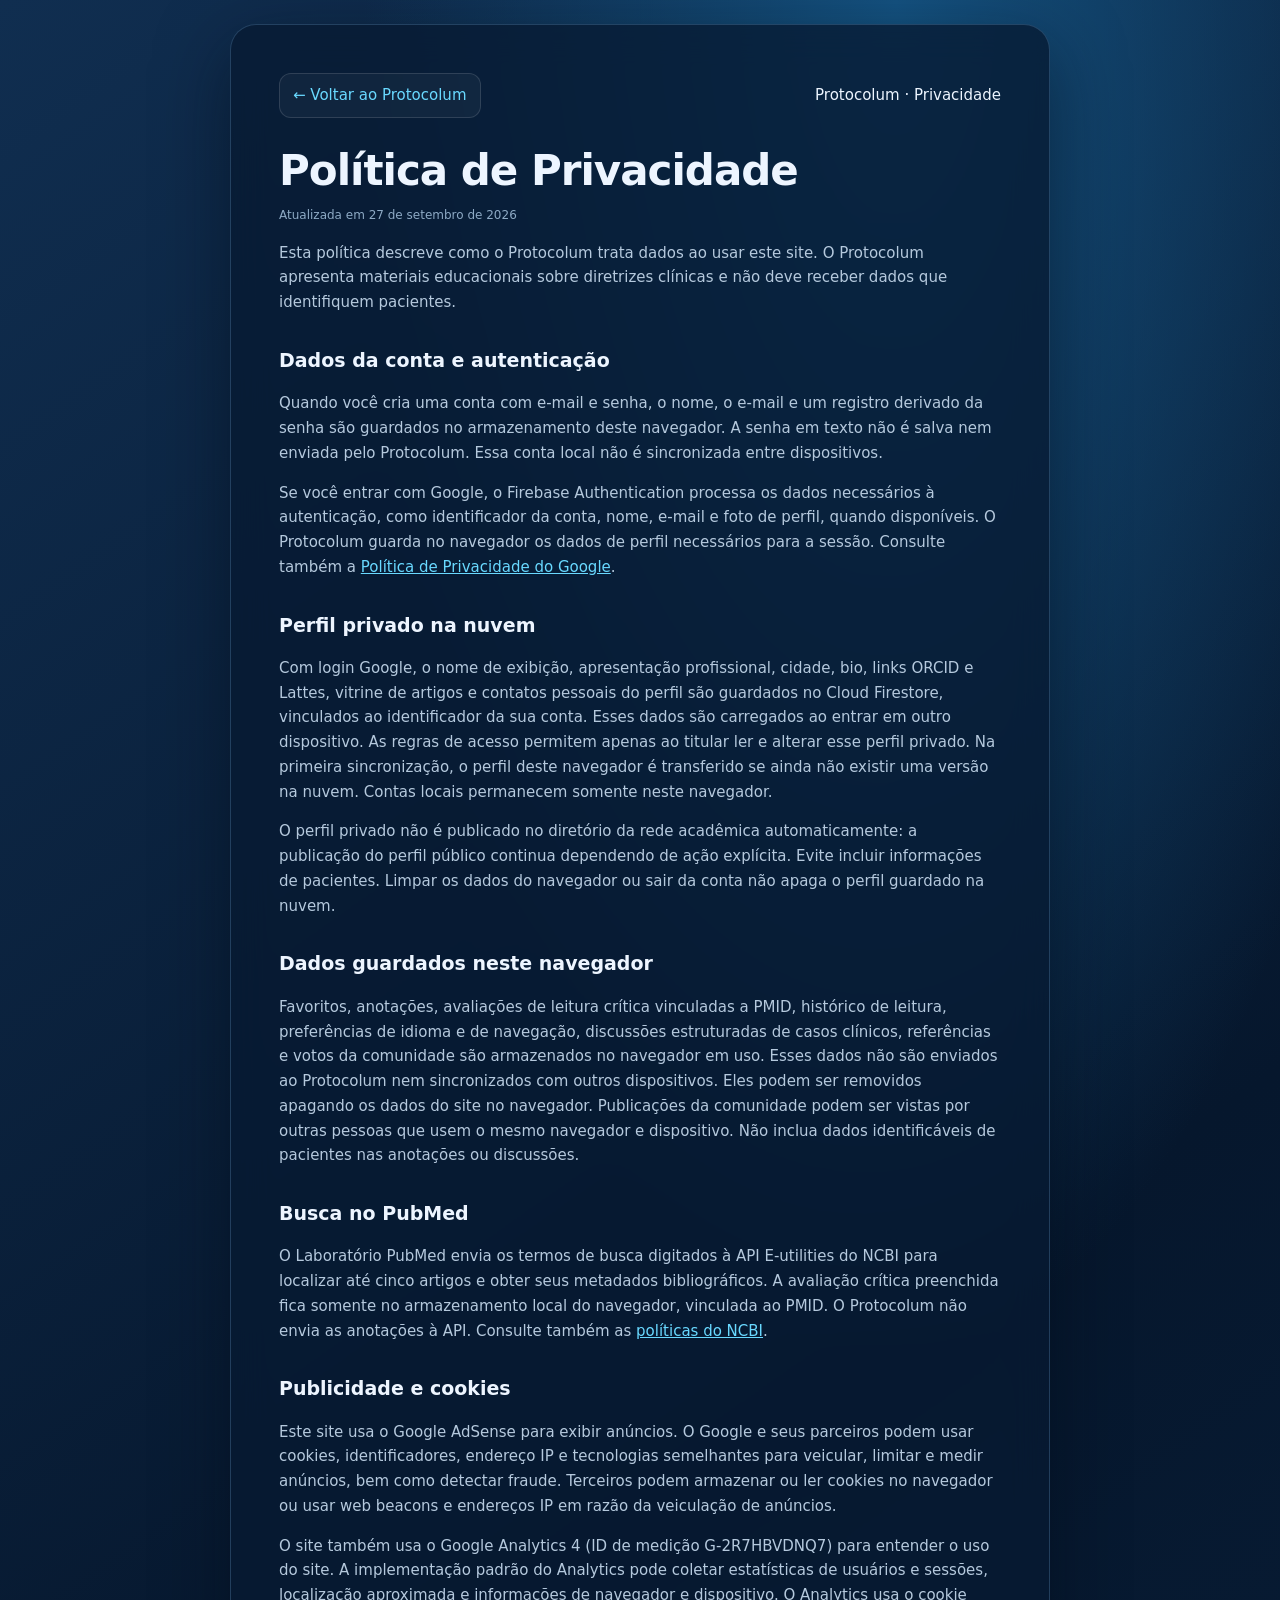
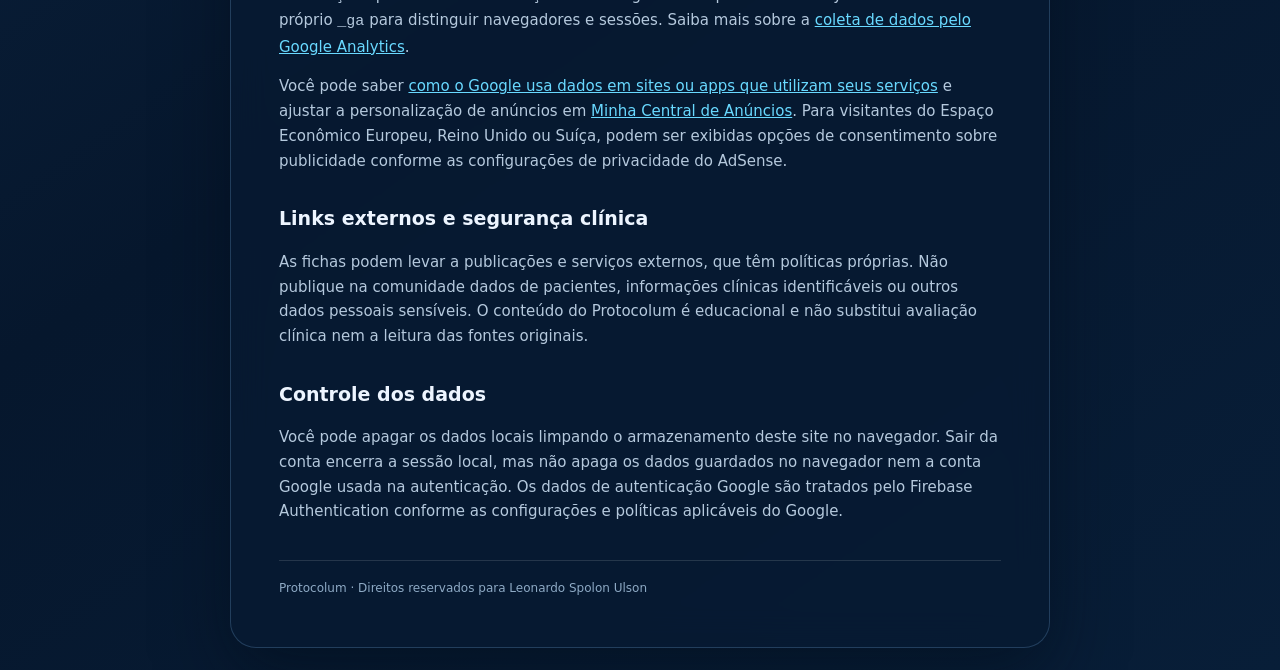
==== privacidade.html @ e55348a6 "Save private Google account profiles in Firestore" ====
<!doctype html>
<html lang="pt-BR">
<head>
  <meta charset="utf-8">
  <meta name="viewport" content="width=device-width, initial-scale=1">
  <meta name="theme-color" content="#071a32">
  <title>Privacidade — Protocolum</title>
  <!-- Google tag (gtag.js) -->
  <script async src="https://www.googletagmanager.com/gtag/js?id=G-2R7HBVDNQ7"></script>
  <script>
    window.dataLayer = window.dataLayer || [];
    function gtag(){dataLayer.push(arguments);}
    gtag('js', new Date());
    gtag('config', 'G-2R7HBVDNQ7');
  </script>
  <style>
    :root{color-scheme:dark;--text:#edf5ff;--muted:#b5c9dd;--line:#ffffff20;--cyan:#69d9ff}
    *{box-sizing:border-box}body{margin:0;min-height:100vh;padding:24px;background:radial-gradient(ellipse at 70% 0,#145280 0,transparent 42%),linear-gradient(145deg,#102e50,#06172d 62%,#081e38);font:15px/1.65 Inter,ui-sans-serif,system-ui,-apple-system,"Segoe UI",sans-serif;color:var(--text)}
    main{width:min(820px,100%);margin:0 auto;padding:clamp(20px,5vw,48px);border:1px solid #8acaff35;border-radius:26px;background:#071a32c9;backdrop-filter:blur(18px);box-shadow:0 24px 70px #020b1880}
    a{color:var(--cyan)}header{display:flex;justify-content:space-between;align-items:center;gap:16px;margin-bottom:30px}header a{text-decoration:none}h1{font-size:clamp(30px,6vw,42px);line-height:1.1;letter-spacing:-1px;margin:0 0 8px}h2{font-size:19px;margin:30px 0 8px}p,li{color:var(--muted)}.updated{font-size:12px;color:#8eaac5}.back{border:1px solid var(--line);border-radius:12px;padding:9px 13px;background:#ffffff0a;white-space:nowrap}footer{border-top:1px solid var(--line);margin-top:36px;padding-top:18px;color:#8eaac5;font-size:12px}
    @media(max-width:520px){body{padding:10px}main{padding:20px 16px;border-radius:20px}header{align-items:flex-start;flex-direction:column;margin-bottom:22px}h2{font-size:17px;margin-top:24px}}
  </style>
</head>
<body>
<main>
  <header><a href="index.html" class="back">← Voltar ao Protocolum</a><span>Protocolum · Privacidade</span></header>
  <h1>Política de Privacidade</h1>
  <p class="updated">Atualizada em 27 de setembro de 2026</p>
  <p>Esta política descreve como o Protocolum trata dados ao usar este site. O Protocolum apresenta materiais educacionais sobre diretrizes clínicas e não deve receber dados que identifiquem pacientes.</p>

  <h2>Dados da conta e autenticação</h2>
  <p>Quando você cria uma conta com e-mail e senha, o nome, o e-mail e um registro derivado da senha são guardados no armazenamento deste navegador. A senha em texto não é salva nem enviada pelo Protocolum. Essa conta local não é sincronizada entre dispositivos.</p>
  <p>Se você entrar com Google, o Firebase Authentication processa os dados necessários à autenticação, como identificador da conta, nome, e-mail e foto de perfil, quando disponíveis. O Protocolum guarda no navegador os dados de perfil necessários para a sessão. Consulte também a <a href="https://policies.google.com/privacy" target="_blank" rel="noopener noreferrer">Política de Privacidade do Google</a>.</p>

  <h2>Perfil privado na nuvem</h2>
  <p>Com login Google, o nome de exibição, apresentação profissional, cidade, bio, links ORCID e Lattes, vitrine de artigos e contatos pessoais do perfil são guardados no Cloud Firestore, vinculados ao identificador da sua conta. Esses dados são carregados ao entrar em outro dispositivo. As regras de acesso permitem apenas ao titular ler e alterar esse perfil privado. Na primeira sincronização, o perfil deste navegador é transferido se ainda não existir uma versão na nuvem. Contas locais permanecem somente neste navegador.</p>
  <p>O perfil privado não é publicado no diretório da rede acadêmica automaticamente: a publicação do perfil público continua dependendo de ação explícita. Evite incluir informações de pacientes. Limpar os dados do navegador ou sair da conta não apaga o perfil guardado na nuvem.</p>

  <h2>Dados guardados neste navegador</h2>
  <p>Favoritos, anotações, avaliações de leitura crítica vinculadas a PMID, histórico de leitura, preferências de idioma e de navegação, discussões estruturadas de casos clínicos, referências e votos da comunidade são armazenados no navegador em uso. Esses dados não são enviados ao Protocolum nem sincronizados com outros dispositivos. Eles podem ser removidos apagando os dados do site no navegador. Publicações da comunidade podem ser vistas por outras pessoas que usem o mesmo navegador e dispositivo. Não inclua dados identificáveis de pacientes nas anotações ou discussões.</p>

  <h2>Busca no PubMed</h2>
  <p>O Laboratório PubMed envia os termos de busca digitados à API E-utilities do NCBI para localizar até cinco artigos e obter seus metadados bibliográficos. A avaliação crítica preenchida fica somente no armazenamento local do navegador, vinculada ao PMID. O Protocolum não envia as anotações à API. Consulte também as <a href="https://www.ncbi.nlm.nih.gov/home/about/policies/" target="_blank" rel="noopener noreferrer">políticas do NCBI</a>.</p>

  <h2>Publicidade e cookies</h2>
  <p>Este site usa o Google AdSense para exibir anúncios. O Google e seus parceiros podem usar cookies, identificadores, endereço IP e tecnologias semelhantes para veicular, limitar e medir anúncios, bem como detectar fraude. Terceiros podem armazenar ou ler cookies no navegador ou usar web beacons e endereços IP em razão da veiculação de anúncios.</p>
  <p>O site também usa o Google Analytics 4 (ID de medição G-2R7HBVDNQ7) para entender o uso do site. A implementação padrão do Analytics pode coletar estatísticas de usuários e sessões, localização aproximada e informações de navegador e dispositivo. O Analytics usa o cookie próprio <code>_ga</code> para distinguir navegadores e sessões. Saiba mais sobre a <a href="https://support.google.com/analytics/answer/11593727" target="_blank" rel="noopener noreferrer">coleta de dados pelo Google Analytics</a>.</p>
  <p>Você pode saber <a href="https://policies.google.com/technologies/partner-sites" target="_blank" rel="noopener noreferrer">como o Google usa dados em sites ou apps que utilizam seus serviços</a> e ajustar a personalização de anúncios em <a href="https://myadcenter.google.com/" target="_blank" rel="noopener noreferrer">Minha Central de Anúncios</a>. Para visitantes do Espaço Econômico Europeu, Reino Unido ou Suíça, podem ser exibidas opções de consentimento sobre publicidade conforme as configurações de privacidade do AdSense.</p>

  <h2>Links externos e segurança clínica</h2>
  <p>As fichas podem levar a publicações e serviços externos, que têm políticas próprias. Não publique na comunidade dados de pacientes, informações clínicas identificáveis ou outros dados pessoais sensíveis. O conteúdo do Protocolum é educacional e não substitui avaliação clínica nem a leitura das fontes originais.</p>

  <h2>Controle dos dados</h2>
  <p>Você pode apagar os dados locais limpando o armazenamento deste site no navegador. Sair da conta encerra a sessão local, mas não apaga os dados guardados no navegador nem a conta Google usada na autenticação. Os dados de autenticação Google são tratados pelo Firebase Authentication conforme as configurações e políticas aplicáveis do Google.</p>

  <footer>Protocolum · Direitos reservados para Leonardo Spolon Ulson</footer>
</main>
</body>
</html>
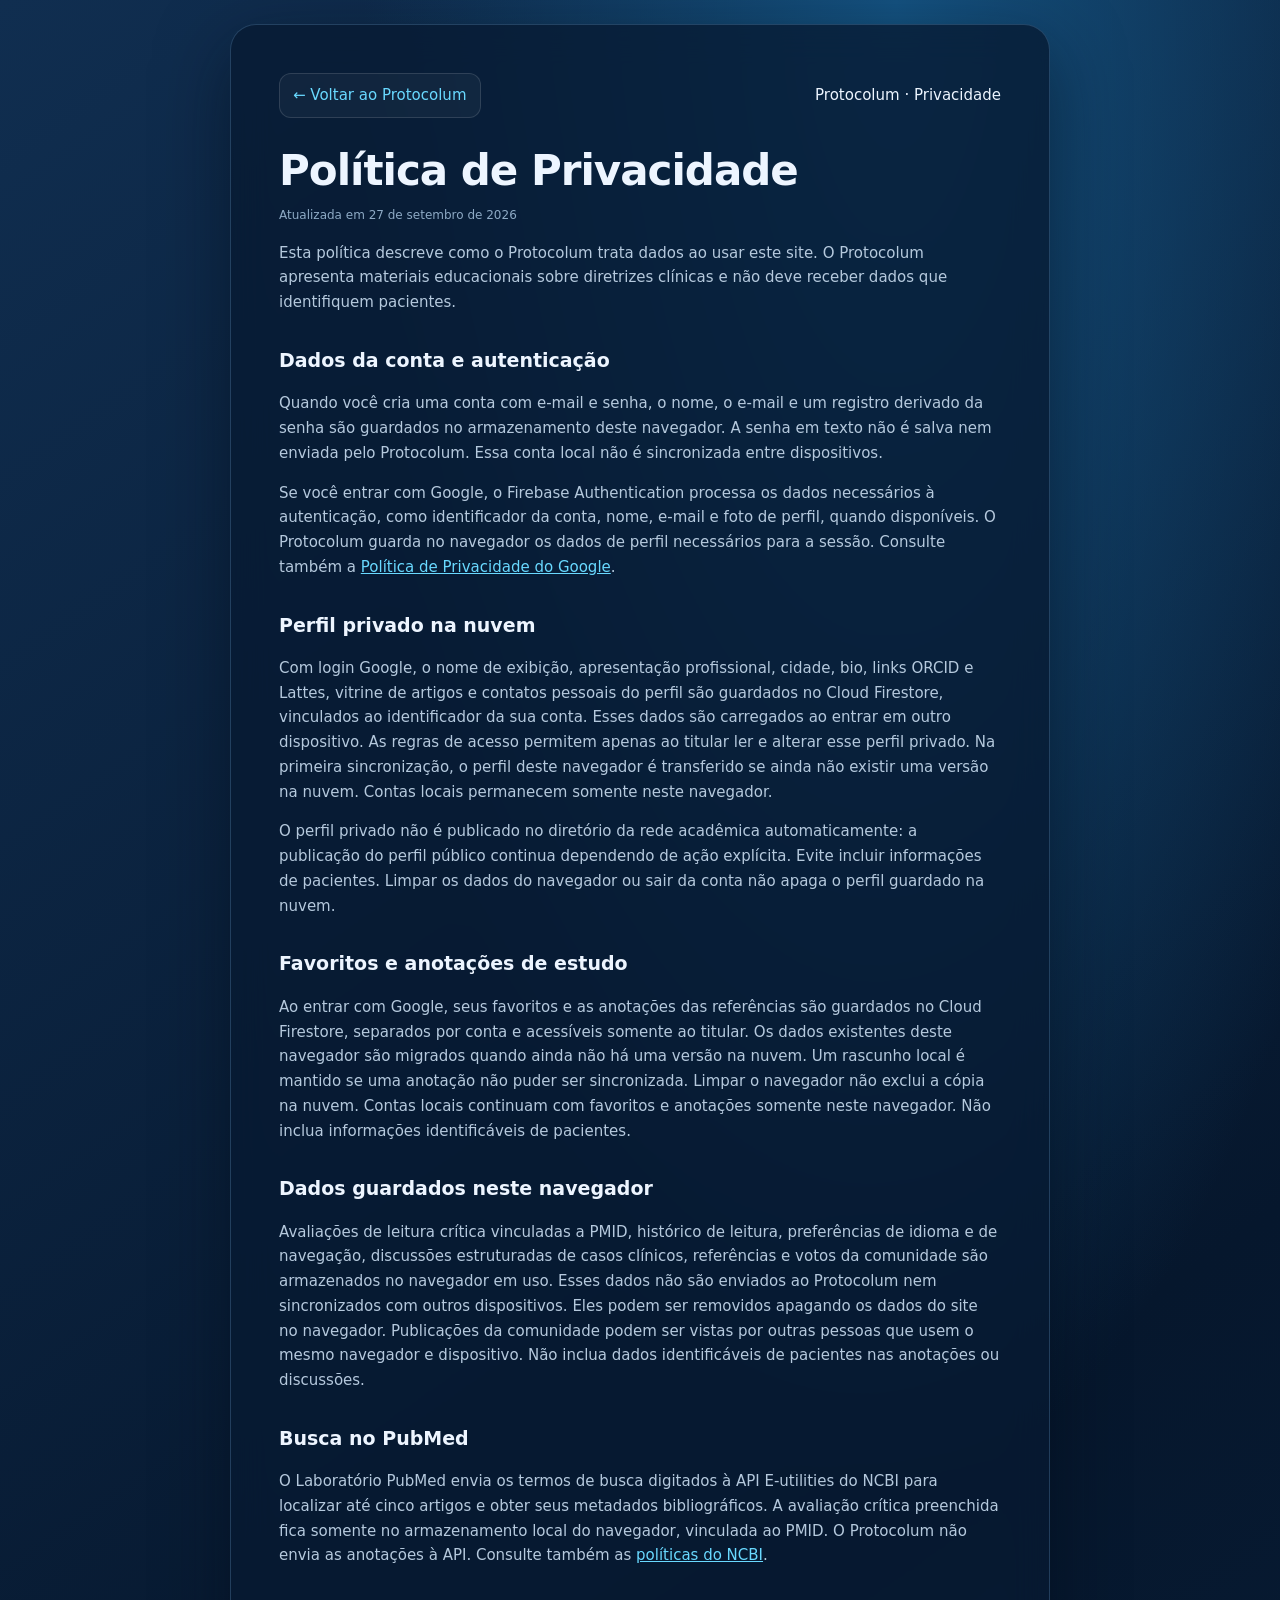
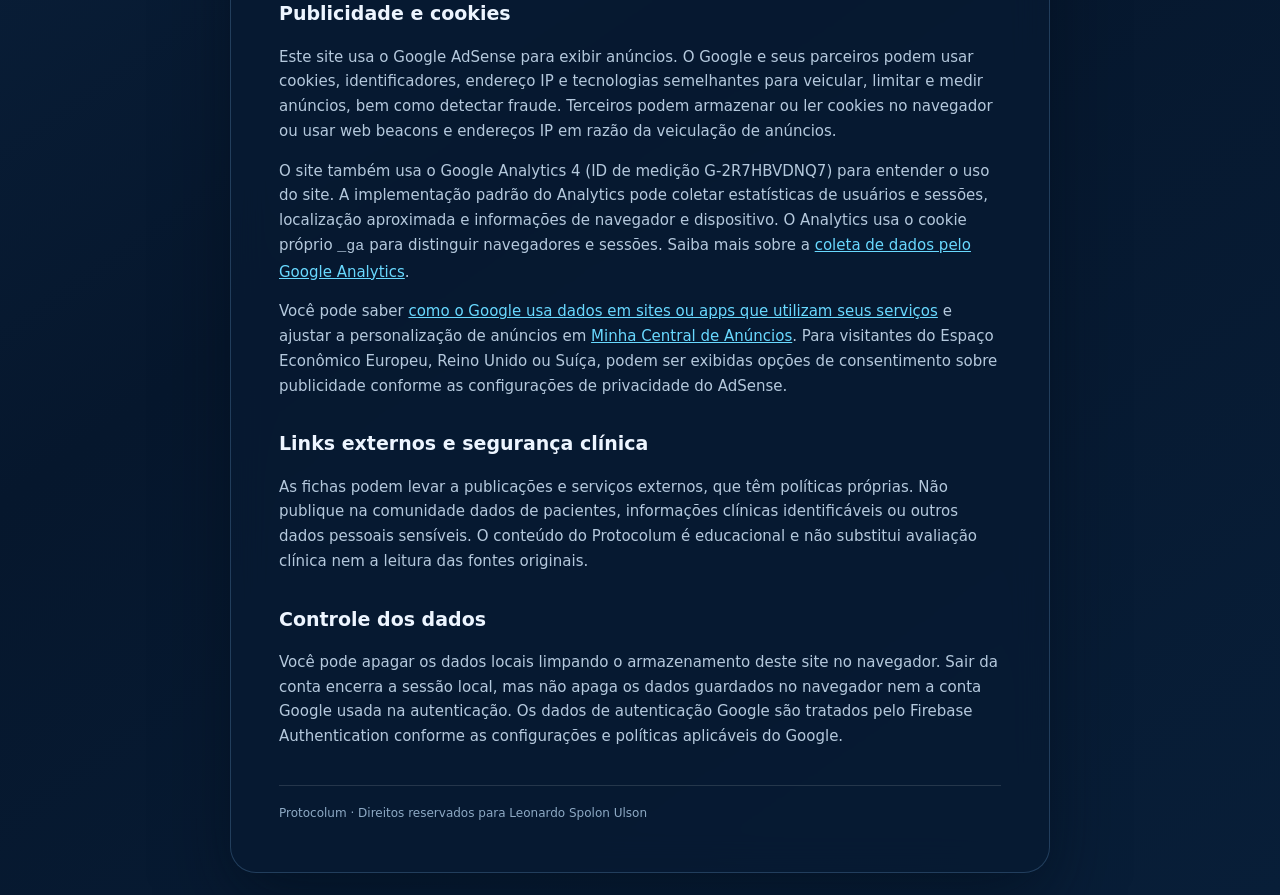
==== commit 96c31fcc: "Sync private study favorites and notes with Firestore" ====
--- a/privacidade.html
+++ b/privacidade.html
@@ -36,8 +36,11 @@
   <p>Com login Google, o nome de exibição, apresentação profissional, cidade, bio, links ORCID e Lattes, vitrine de artigos e contatos pessoais do perfil são guardados no Cloud Firestore, vinculados ao identificador da sua conta. Esses dados são carregados ao entrar em outro dispositivo. As regras de acesso permitem apenas ao titular ler e alterar esse perfil privado. Na primeira sincronização, o perfil deste navegador é transferido se ainda não existir uma versão na nuvem. Contas locais permanecem somente neste navegador.</p>
   <p>O perfil privado não é publicado no diretório da rede acadêmica automaticamente: a publicação do perfil público continua dependendo de ação explícita. Evite incluir informações de pacientes. Limpar os dados do navegador ou sair da conta não apaga o perfil guardado na nuvem.</p>
 
+  <h2>Favoritos e anotações de estudo</h2>
+  <p>Ao entrar com Google, seus favoritos e as anotações das referências são guardados no Cloud Firestore, separados por conta e acessíveis somente ao titular. Os dados existentes deste navegador são migrados quando ainda não há uma versão na nuvem. Um rascunho local é mantido se uma anotação não puder ser sincronizada. Limpar o navegador não exclui a cópia na nuvem. Contas locais continuam com favoritos e anotações somente neste navegador. Não inclua informações identificáveis de pacientes.</p>
+
   <h2>Dados guardados neste navegador</h2>
-  <p>Favoritos, anotações, avaliações de leitura crítica vinculadas a PMID, histórico de leitura, preferências de idioma e de navegação, discussões estruturadas de casos clínicos, referências e votos da comunidade são armazenados no navegador em uso. Esses dados não são enviados ao Protocolum nem sincronizados com outros dispositivos. Eles podem ser removidos apagando os dados do site no navegador. Publicações da comunidade podem ser vistas por outras pessoas que usem o mesmo navegador e dispositivo. Não inclua dados identificáveis de pacientes nas anotações ou discussões.</p>
+  <p>Avaliações de leitura crítica vinculadas a PMID, histórico de leitura, preferências de idioma e de navegação, discussões estruturadas de casos clínicos, referências e votos da comunidade são armazenados no navegador em uso. Esses dados não são enviados ao Protocolum nem sincronizados com outros dispositivos. Eles podem ser removidos apagando os dados do site no navegador. Publicações da comunidade podem ser vistas por outras pessoas que usem o mesmo navegador e dispositivo. Não inclua dados identificáveis de pacientes nas anotações ou discussões.</p>
 
   <h2>Busca no PubMed</h2>
   <p>O Laboratório PubMed envia os termos de busca digitados à API E-utilities do NCBI para localizar até cinco artigos e obter seus metadados bibliográficos. A avaliação crítica preenchida fica somente no armazenamento local do navegador, vinculada ao PMID. O Protocolum não envia as anotações à API. Consulte também as <a href="https://www.ncbi.nlm.nih.gov/home/about/policies/" target="_blank" rel="noopener noreferrer">políticas do NCBI</a>.</p>
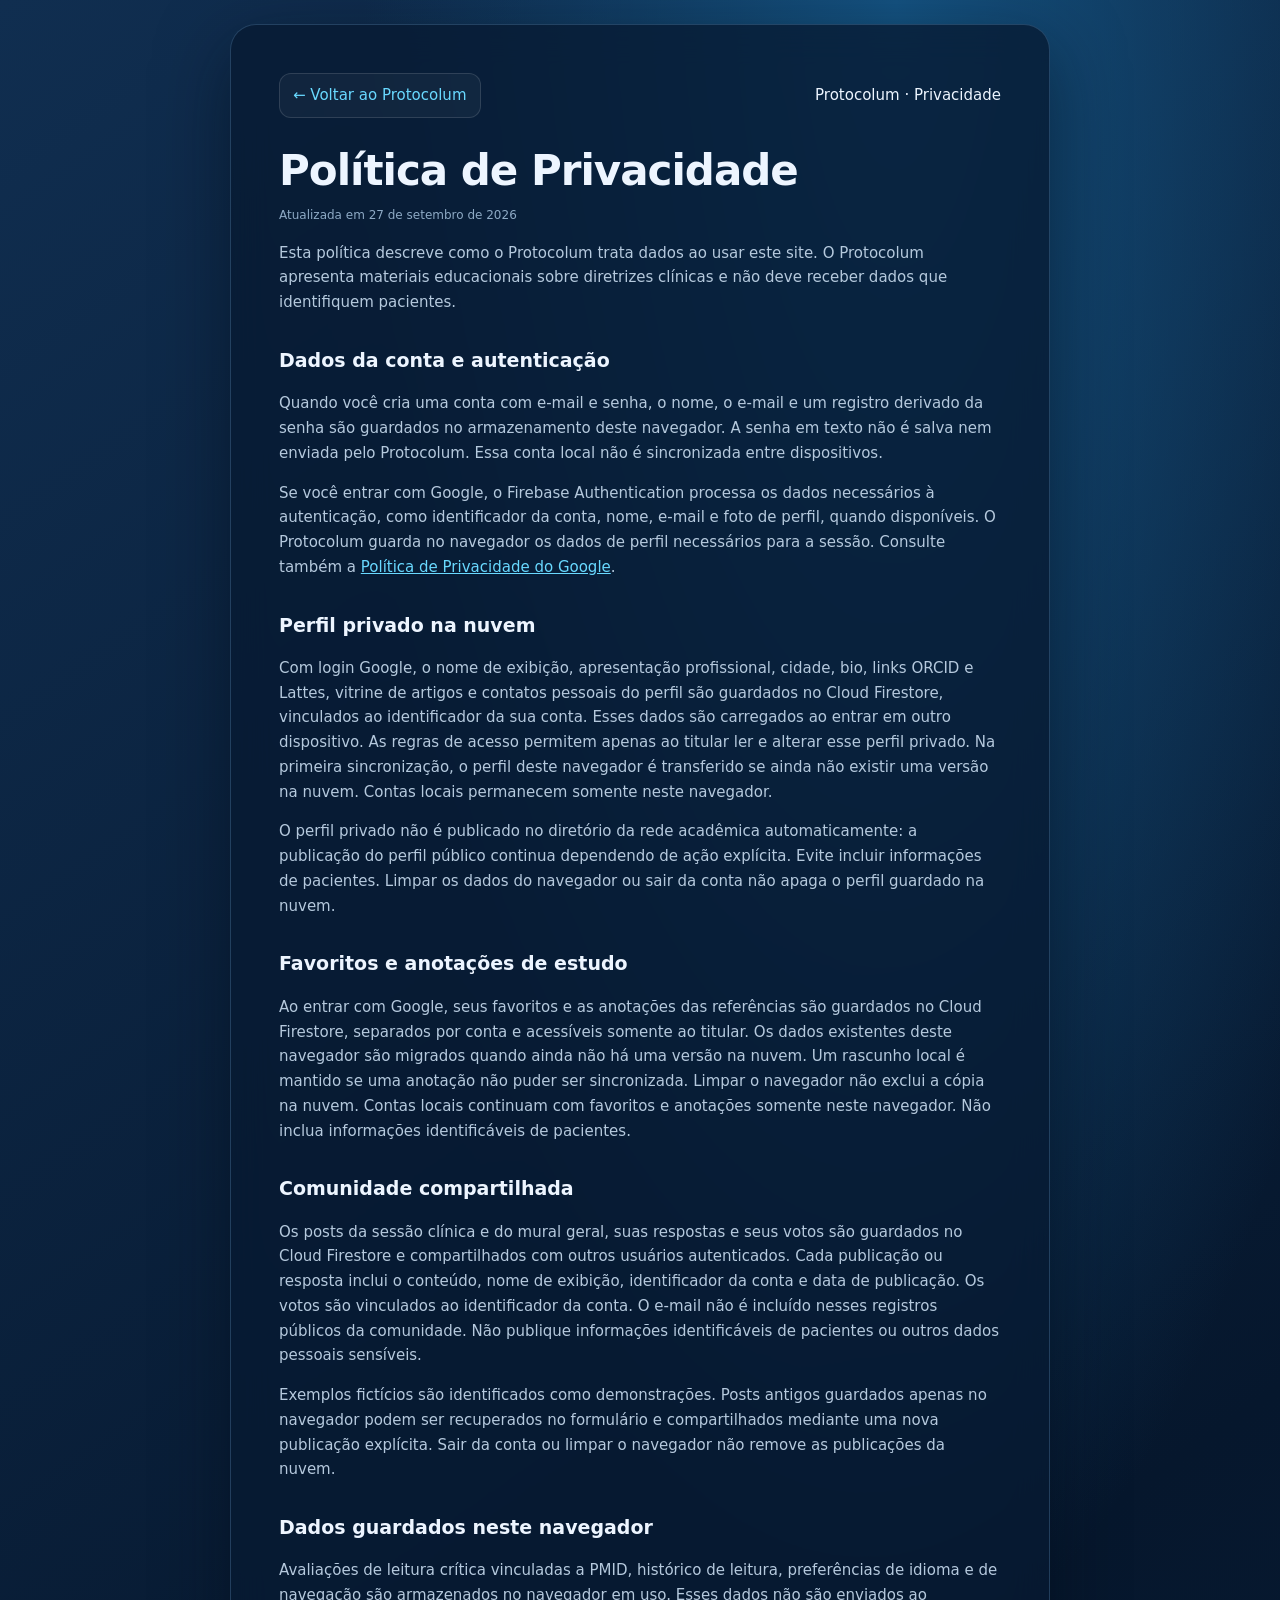
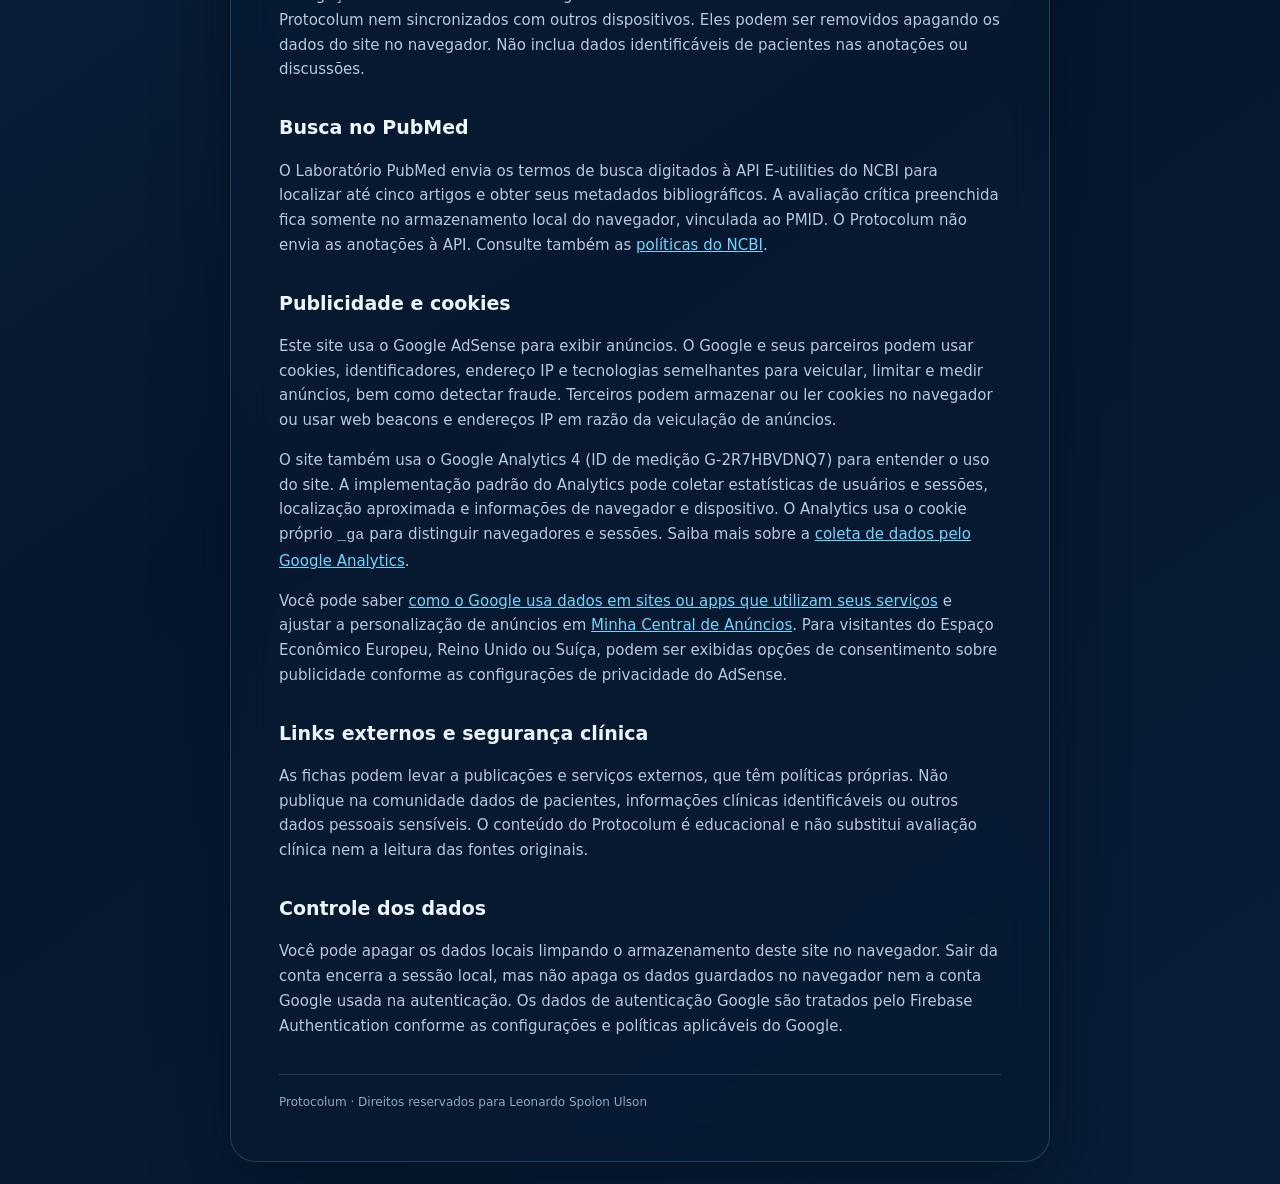
==== commit 8bb73dd3: "Share community posts, replies and votes through Firestore" ====
--- a/privacidade.html
+++ b/privacidade.html
@@ -39,8 +39,12 @@
   <h2>Favoritos e anotações de estudo</h2>
   <p>Ao entrar com Google, seus favoritos e as anotações das referências são guardados no Cloud Firestore, separados por conta e acessíveis somente ao titular. Os dados existentes deste navegador são migrados quando ainda não há uma versão na nuvem. Um rascunho local é mantido se uma anotação não puder ser sincronizada. Limpar o navegador não exclui a cópia na nuvem. Contas locais continuam com favoritos e anotações somente neste navegador. Não inclua informações identificáveis de pacientes.</p>
 
+  <h2>Comunidade compartilhada</h2>
+  <p>Os posts da sessão clínica e do mural geral, suas respostas e seus votos são guardados no Cloud Firestore e compartilhados com outros usuários autenticados. Cada publicação ou resposta inclui o conteúdo, nome de exibição, identificador da conta e data de publicação. Os votos são vinculados ao identificador da conta. O e-mail não é incluído nesses registros públicos da comunidade. Não publique informações identificáveis de pacientes ou outros dados pessoais sensíveis.</p>
+  <p>Exemplos fictícios são identificados como demonstrações. Posts antigos guardados apenas no navegador podem ser recuperados no formulário e compartilhados mediante uma nova publicação explícita. Sair da conta ou limpar o navegador não remove as publicações da nuvem.</p>
+
   <h2>Dados guardados neste navegador</h2>
-  <p>Avaliações de leitura crítica vinculadas a PMID, histórico de leitura, preferências de idioma e de navegação, discussões estruturadas de casos clínicos, referências e votos da comunidade são armazenados no navegador em uso. Esses dados não são enviados ao Protocolum nem sincronizados com outros dispositivos. Eles podem ser removidos apagando os dados do site no navegador. Publicações da comunidade podem ser vistas por outras pessoas que usem o mesmo navegador e dispositivo. Não inclua dados identificáveis de pacientes nas anotações ou discussões.</p>
+  <p>Avaliações de leitura crítica vinculadas a PMID, histórico de leitura, preferências de idioma e de navegação são armazenados no navegador em uso. Esses dados não são enviados ao Protocolum nem sincronizados com outros dispositivos. Eles podem ser removidos apagando os dados do site no navegador. Não inclua dados identificáveis de pacientes nas anotações ou discussões.</p>
 
   <h2>Busca no PubMed</h2>
   <p>O Laboratório PubMed envia os termos de busca digitados à API E-utilities do NCBI para localizar até cinco artigos e obter seus metadados bibliográficos. A avaliação crítica preenchida fica somente no armazenamento local do navegador, vinculada ao PMID. O Protocolum não envia as anotações à API. Consulte também as <a href="https://www.ncbi.nlm.nih.gov/home/about/policies/" target="_blank" rel="noopener noreferrer">políticas do NCBI</a>.</p>
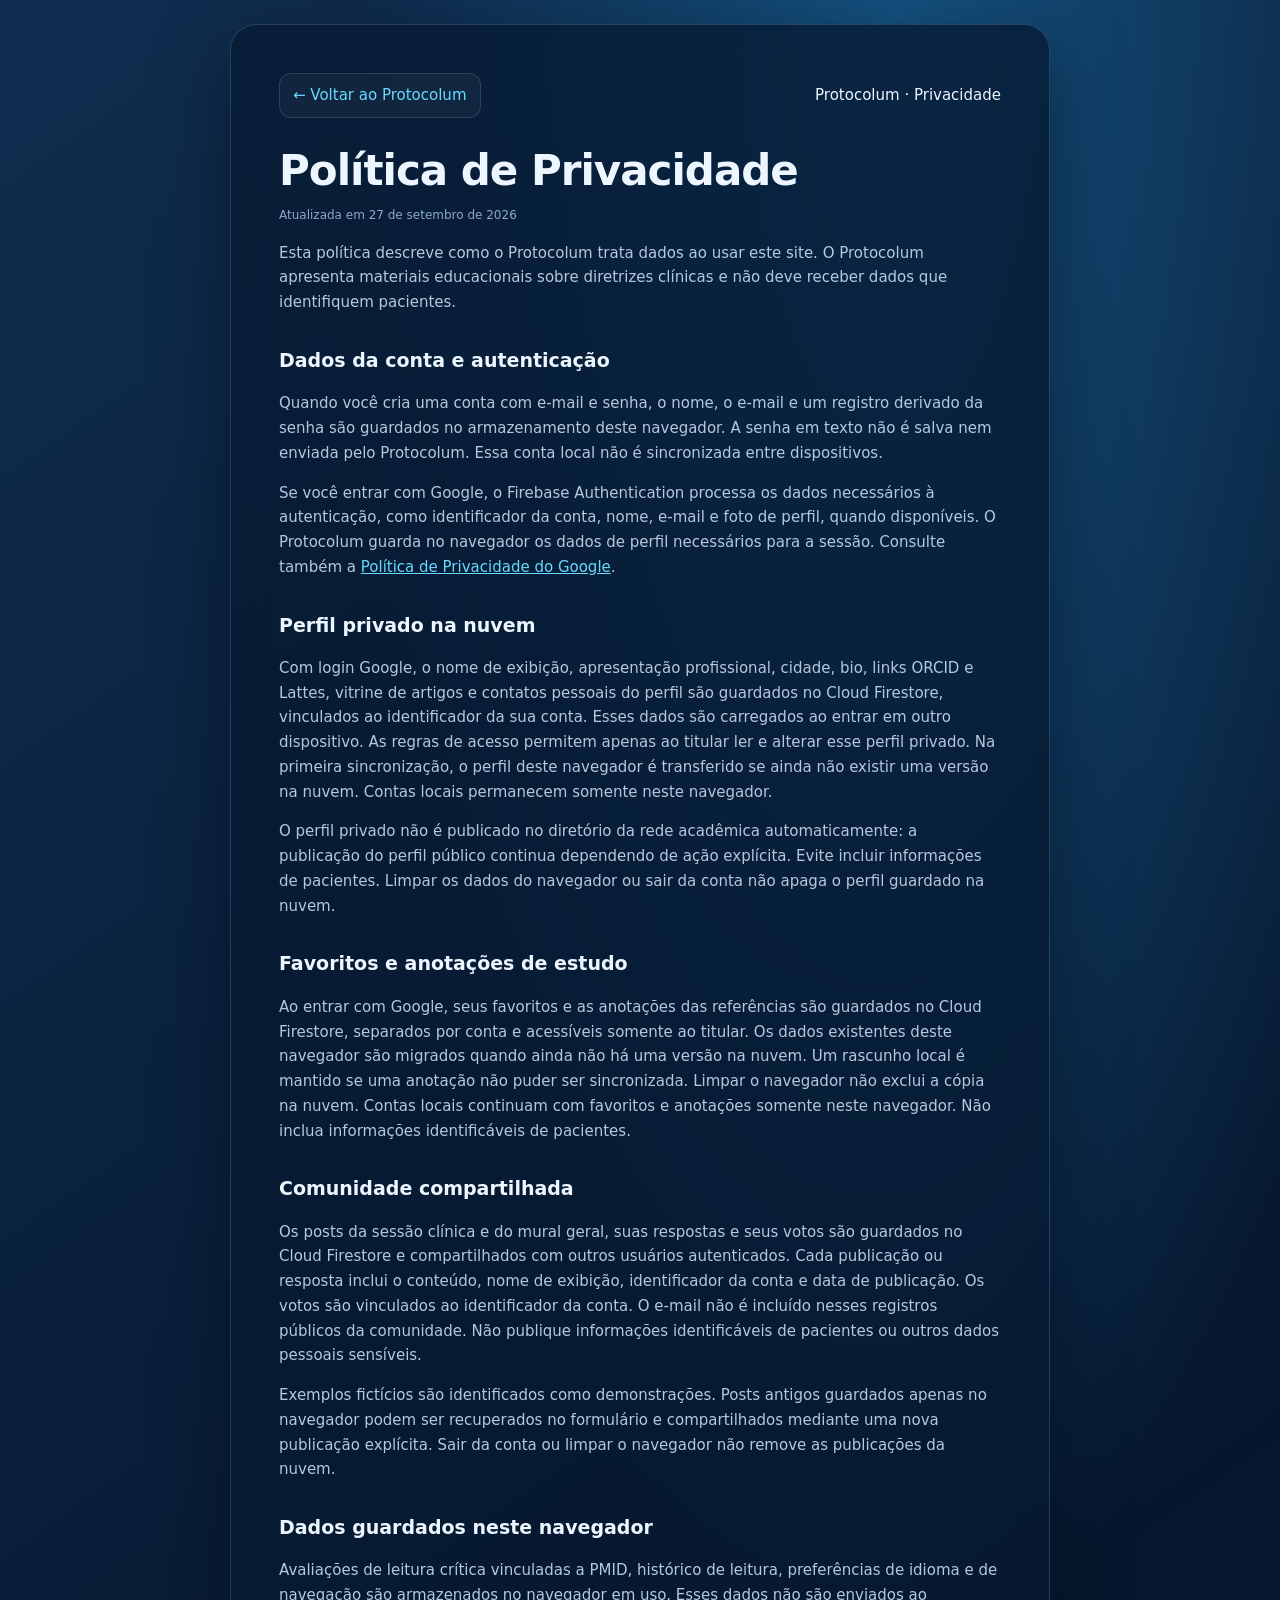
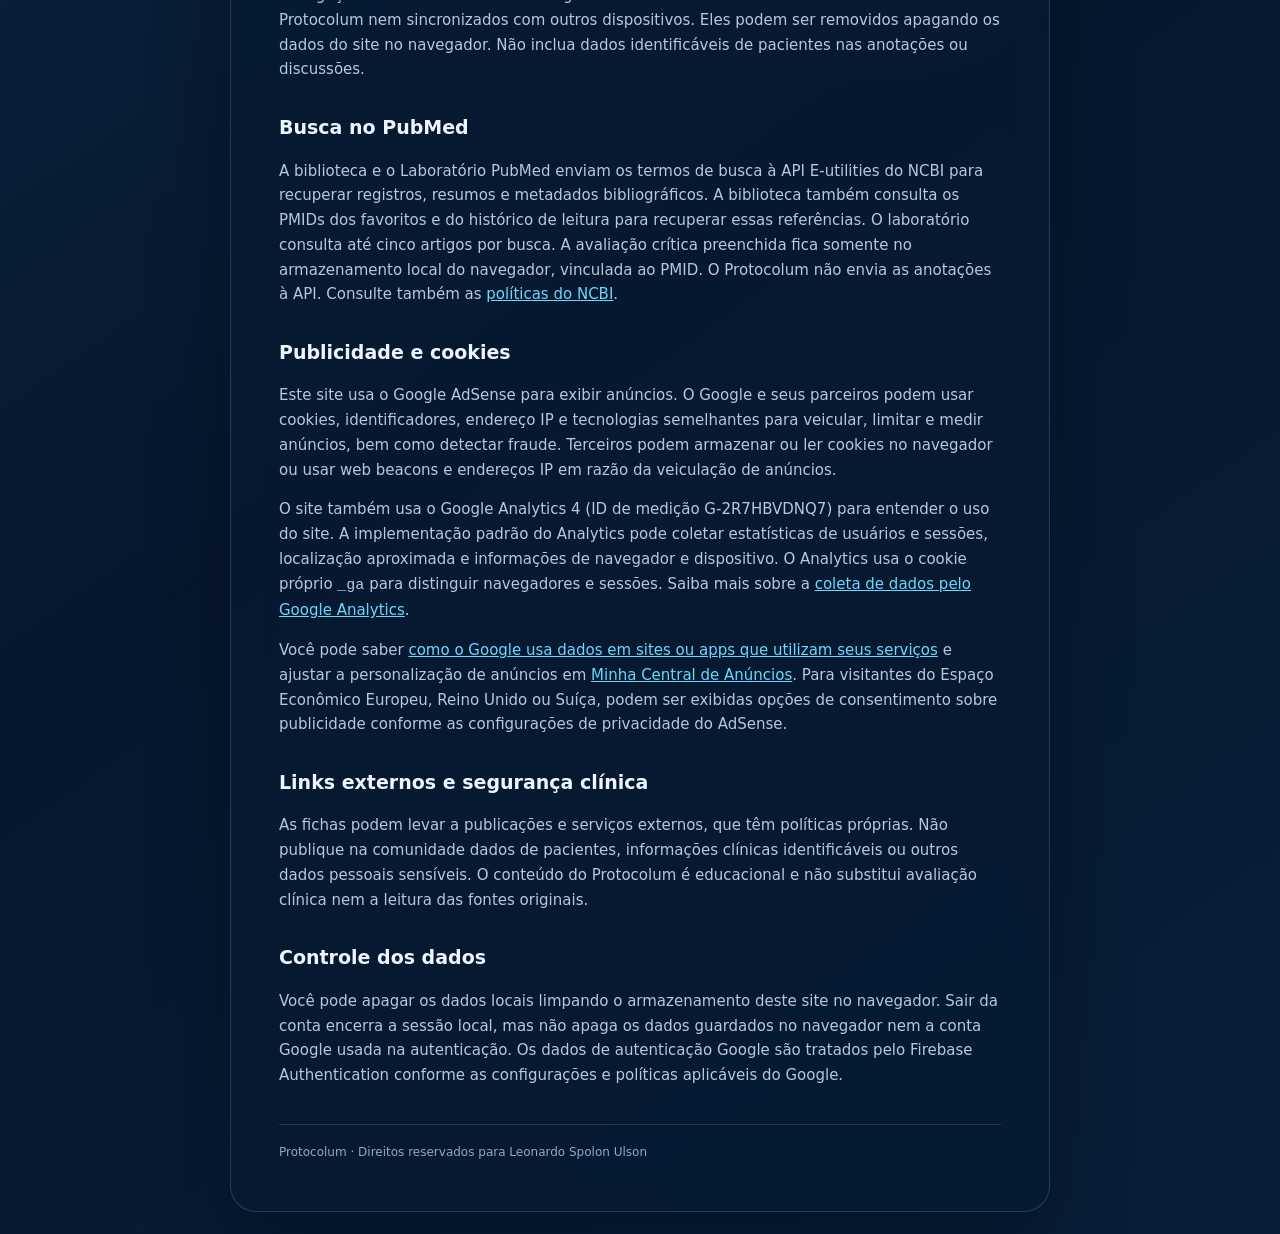
==== commit 1c056035: "Use live PubMed library and add profile sync retries" ====
--- a/privacidade.html
+++ b/privacidade.html
@@ -47,7 +47,7 @@
   <p>Avaliações de leitura crítica vinculadas a PMID, histórico de leitura, preferências de idioma e de navegação são armazenados no navegador em uso. Esses dados não são enviados ao Protocolum nem sincronizados com outros dispositivos. Eles podem ser removidos apagando os dados do site no navegador. Não inclua dados identificáveis de pacientes nas anotações ou discussões.</p>
 
   <h2>Busca no PubMed</h2>
-  <p>O Laboratório PubMed envia os termos de busca digitados à API E-utilities do NCBI para localizar até cinco artigos e obter seus metadados bibliográficos. A avaliação crítica preenchida fica somente no armazenamento local do navegador, vinculada ao PMID. O Protocolum não envia as anotações à API. Consulte também as <a href="https://www.ncbi.nlm.nih.gov/home/about/policies/" target="_blank" rel="noopener noreferrer">políticas do NCBI</a>.</p>
+  <p>A biblioteca e o Laboratório PubMed enviam os termos de busca à API E-utilities do NCBI para recuperar registros, resumos e metadados bibliográficos. A biblioteca também consulta os PMIDs dos favoritos e do histórico de leitura para recuperar essas referências. O laboratório consulta até cinco artigos por busca. A avaliação crítica preenchida fica somente no armazenamento local do navegador, vinculada ao PMID. O Protocolum não envia as anotações à API. Consulte também as <a href="https://www.ncbi.nlm.nih.gov/home/about/policies/" target="_blank" rel="noopener noreferrer">políticas do NCBI</a>.</p>
 
   <h2>Publicidade e cookies</h2>
   <p>Este site usa o Google AdSense para exibir anúncios. O Google e seus parceiros podem usar cookies, identificadores, endereço IP e tecnologias semelhantes para veicular, limitar e medir anúncios, bem como detectar fraude. Terceiros podem armazenar ou ler cookies no navegador ou usar web beacons e endereços IP em razão da veiculação de anúncios.</p>
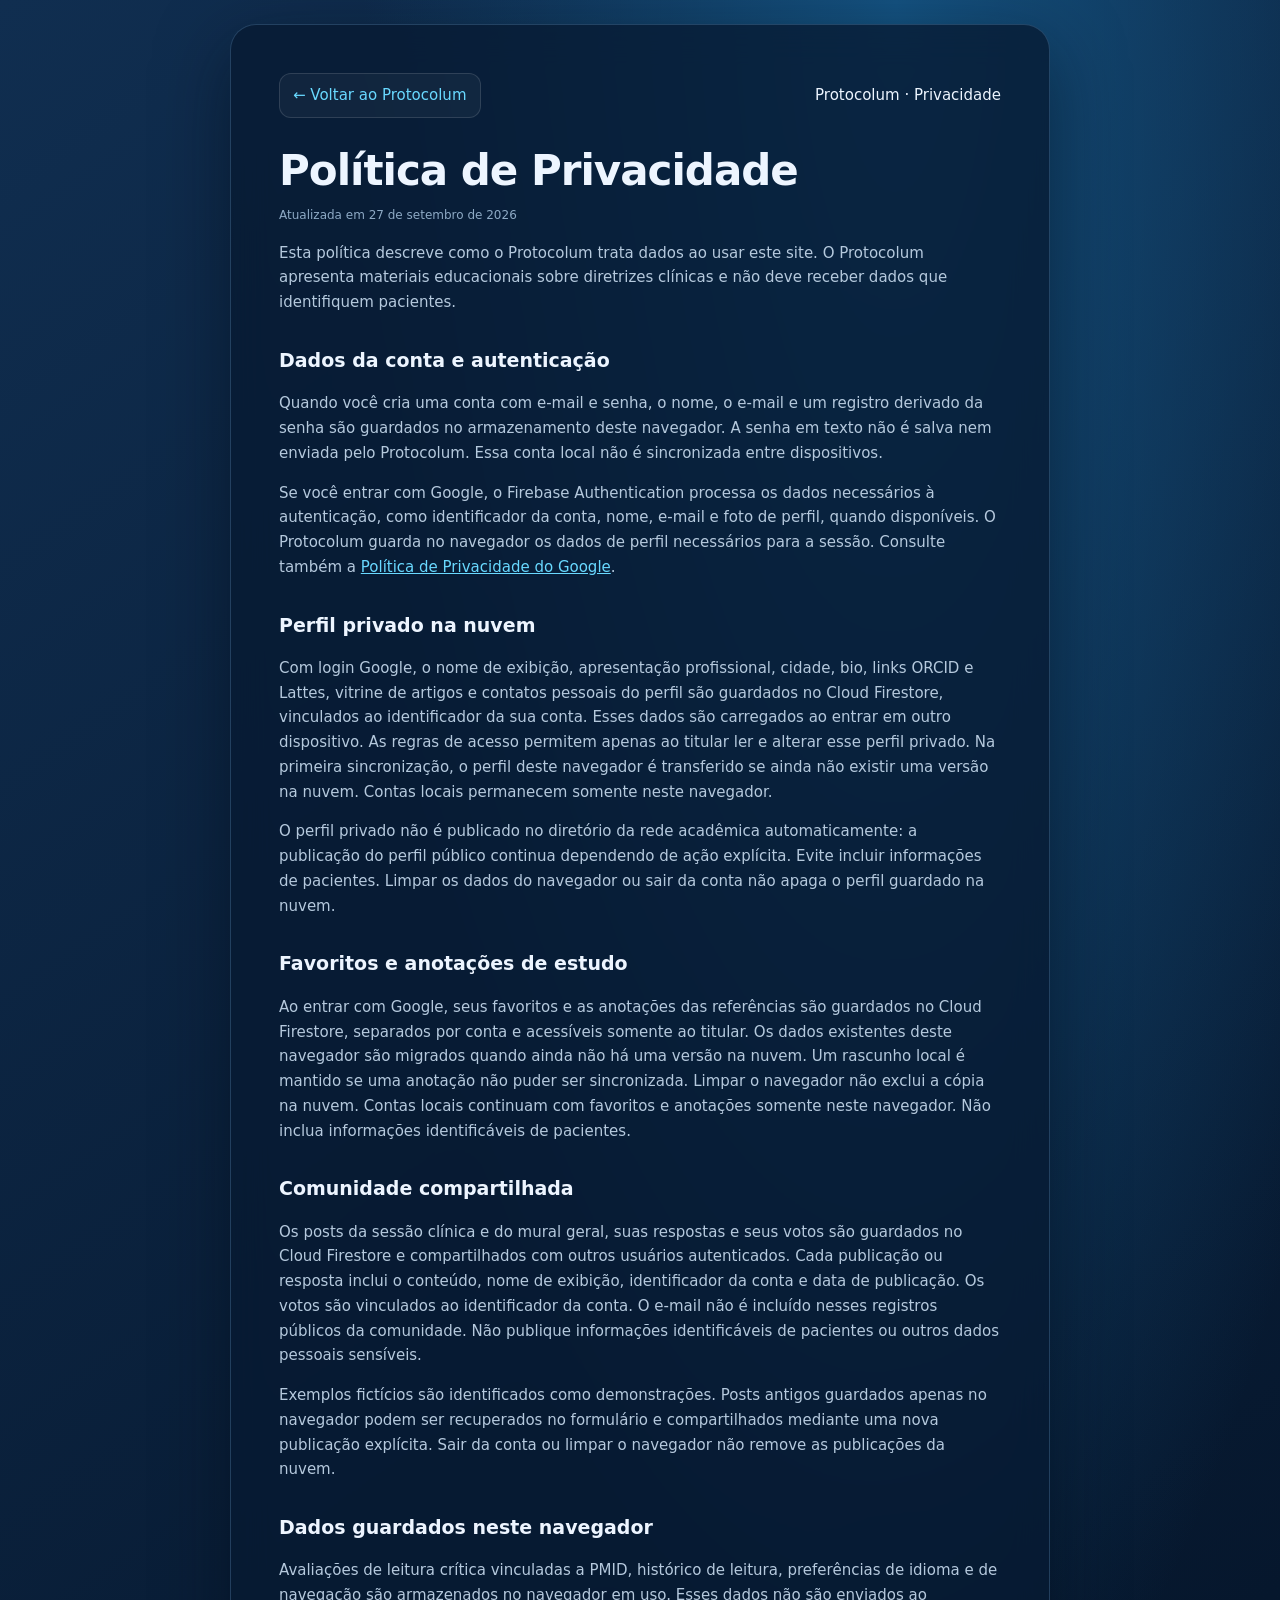
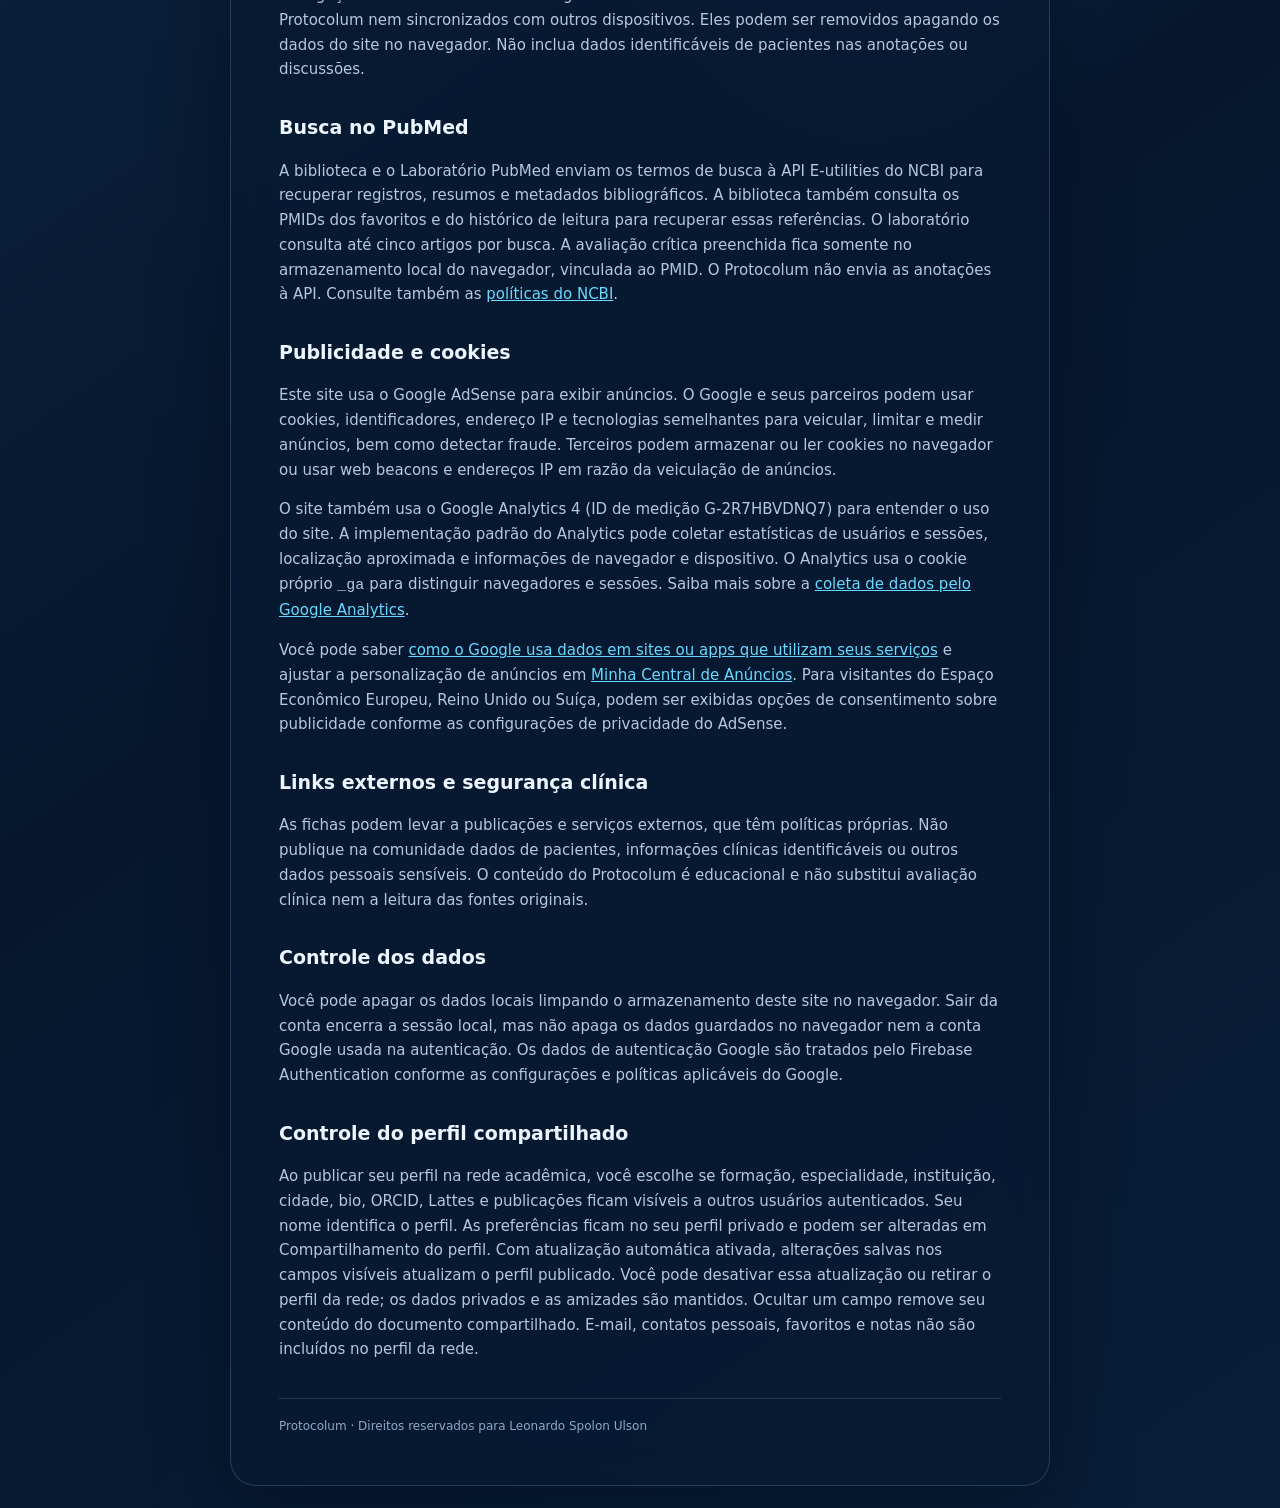
==== commit 6372e490: "Synchronize shared profiles with configurable field visibility" ====
--- a/privacidade.html
+++ b/privacidade.html
@@ -60,6 +60,8 @@
   <h2>Controle dos dados</h2>
   <p>Você pode apagar os dados locais limpando o armazenamento deste site no navegador. Sair da conta encerra a sessão local, mas não apaga os dados guardados no navegador nem a conta Google usada na autenticação. Os dados de autenticação Google são tratados pelo Firebase Authentication conforme as configurações e políticas aplicáveis do Google.</p>
 
+  <section><h2>Controle do perfil compartilhado</h2><p>Ao publicar seu perfil na rede acadêmica, você escolhe se formação, especialidade, instituição, cidade, bio, ORCID, Lattes e publicações ficam visíveis a outros usuários autenticados. Seu nome identifica o perfil. As preferências ficam no seu perfil privado e podem ser alteradas em Compartilhamento do perfil. Com atualização automática ativada, alterações salvas nos campos visíveis atualizam o perfil publicado. Você pode desativar essa atualização ou retirar o perfil da rede; os dados privados e as amizades são mantidos. Ocultar um campo remove seu conteúdo do documento compartilhado. E-mail, contatos pessoais, favoritos e notas não são incluídos no perfil da rede.</p></section>
+
   <footer>Protocolum · Direitos reservados para Leonardo Spolon Ulson</footer>
 </main>
 </body>
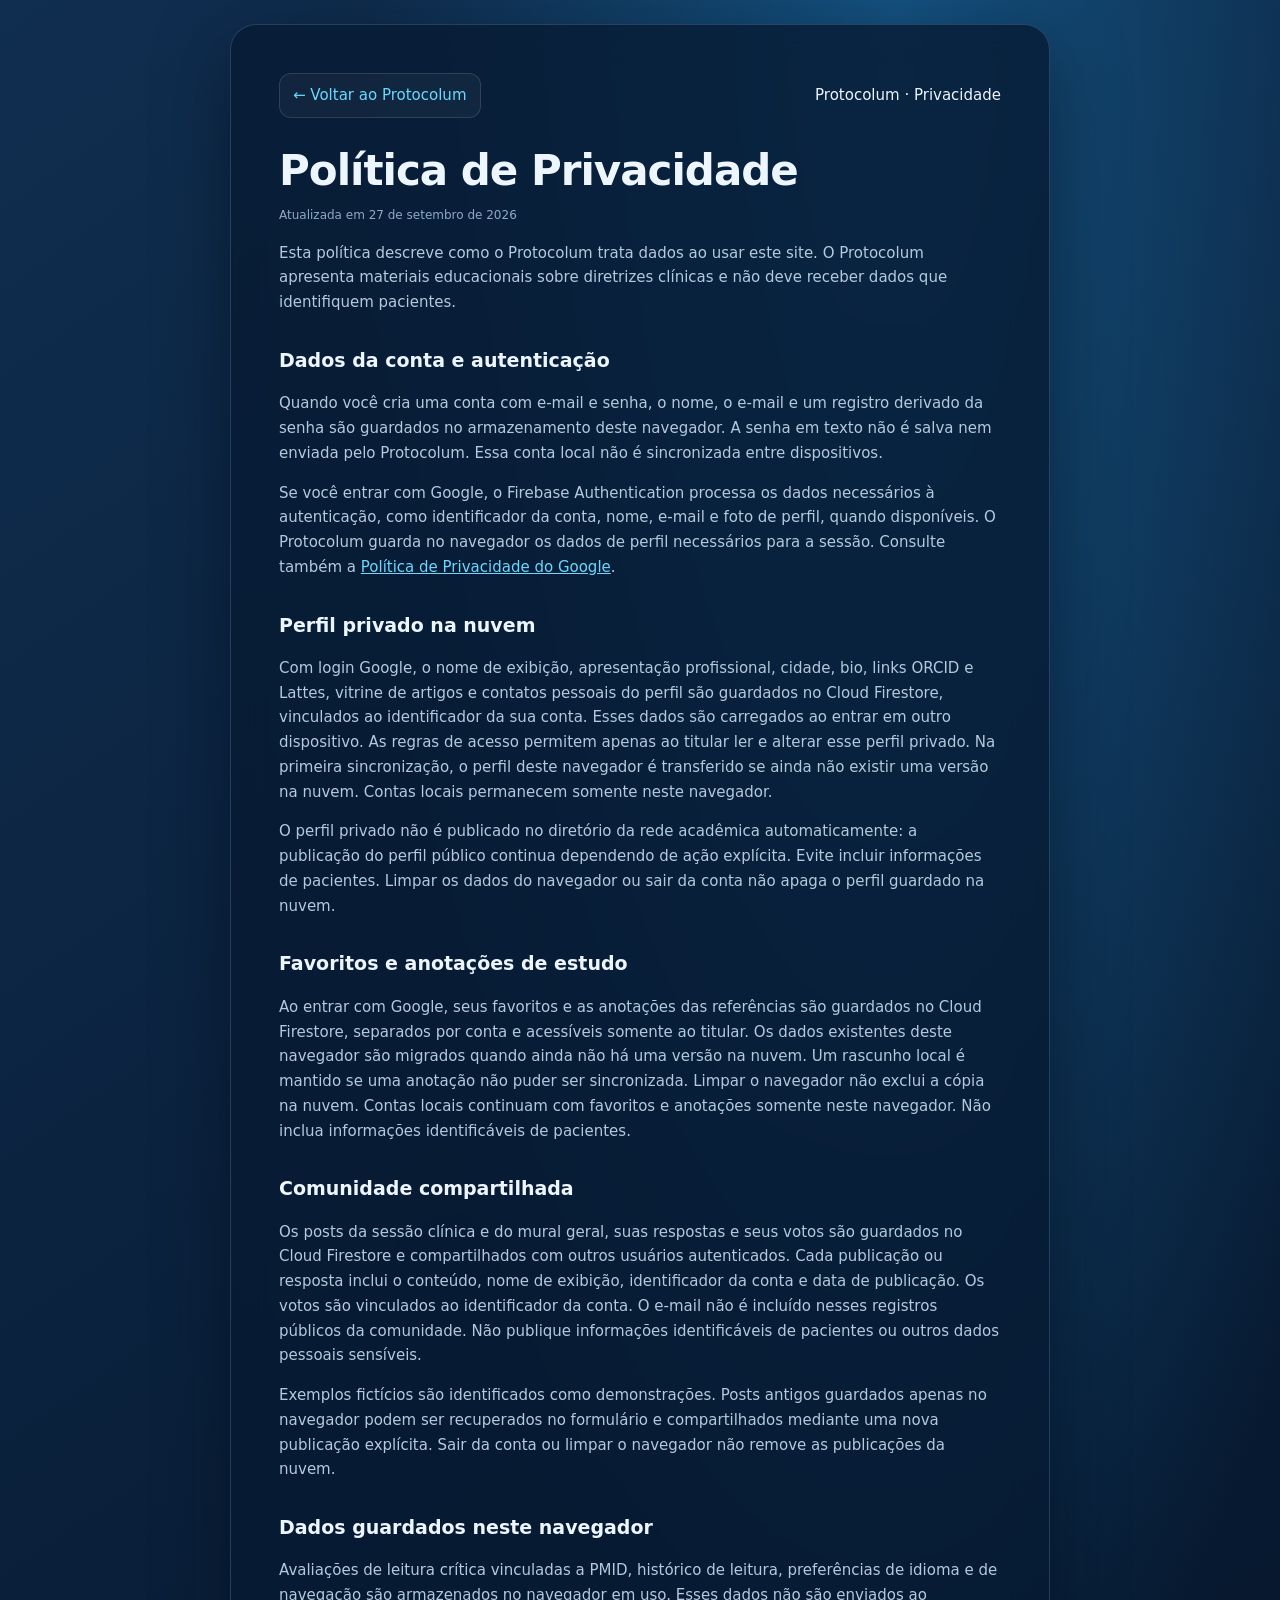
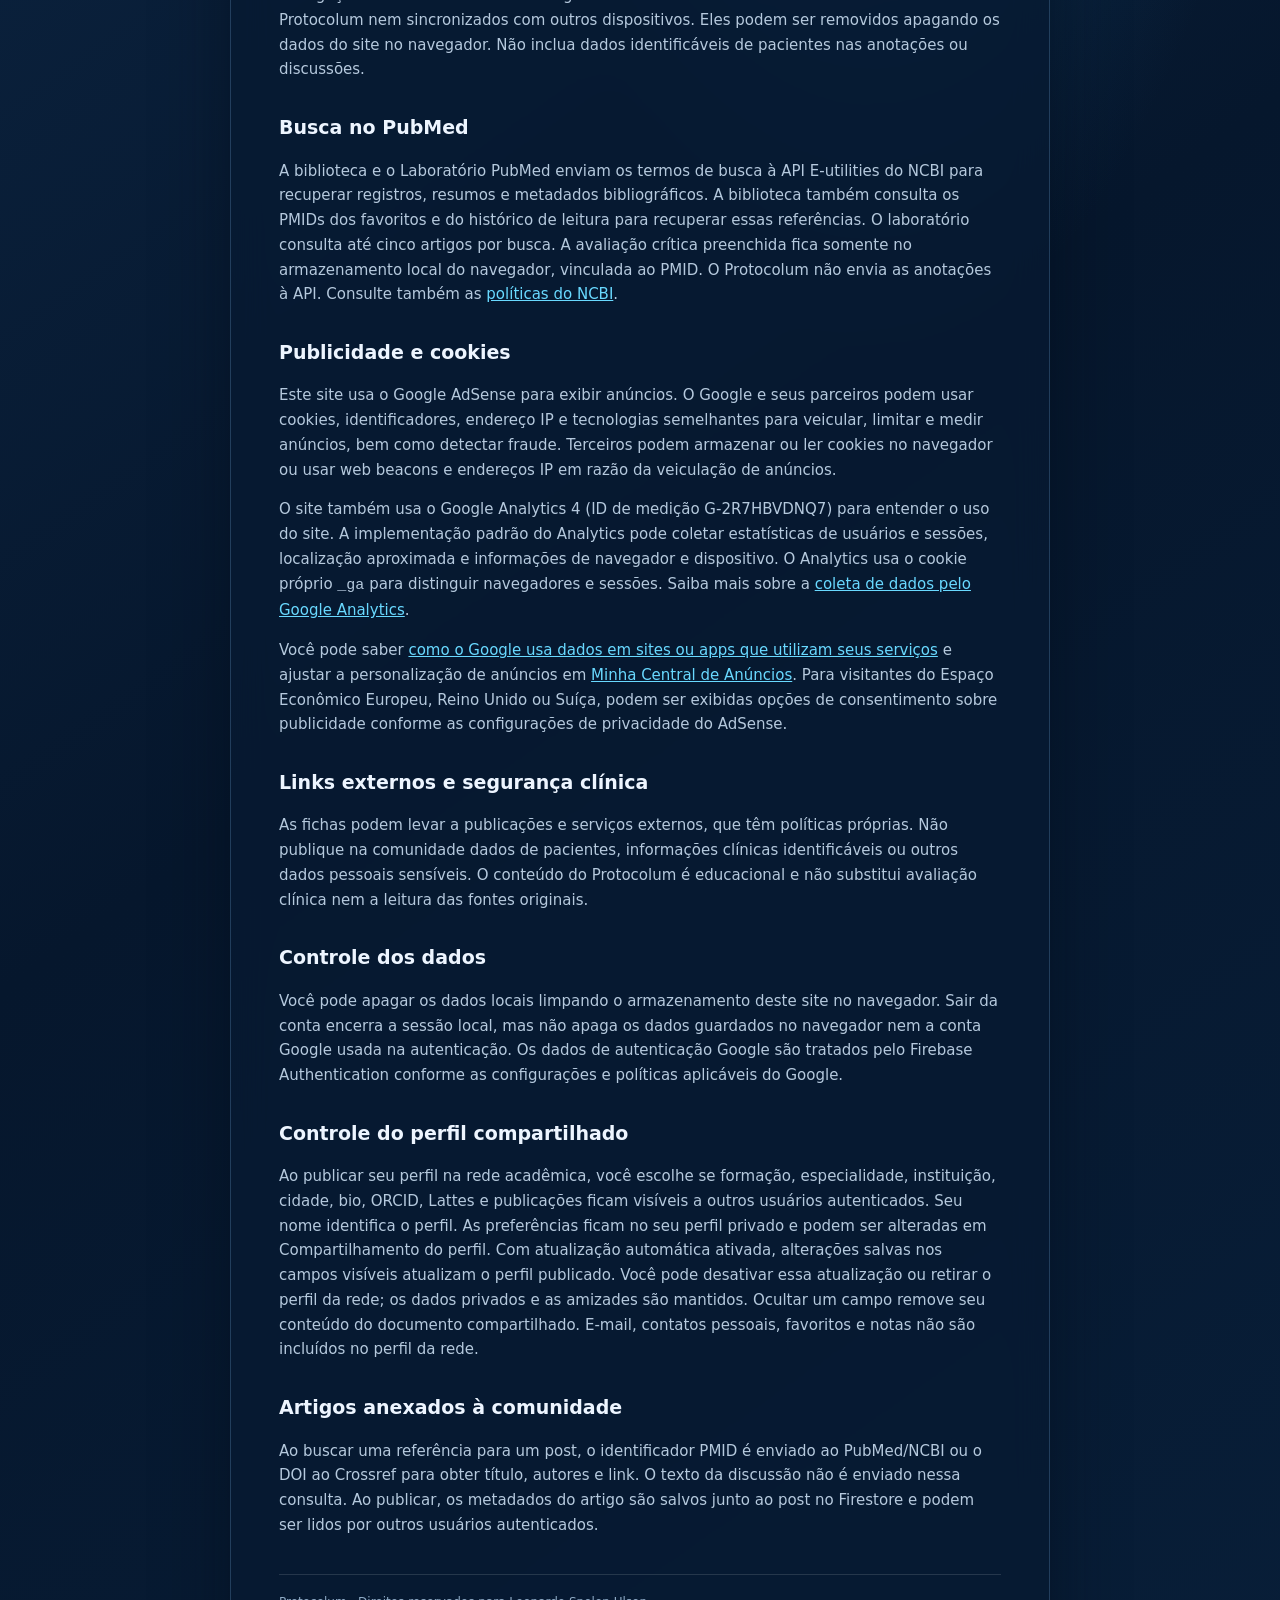
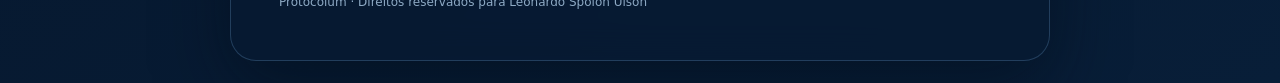
==== commit 56ff8227: "Attach PubMed and DOI article metadata to shared community posts" ====
--- a/privacidade.html
+++ b/privacidade.html
@@ -62,6 +62,8 @@
 
   <section><h2>Controle do perfil compartilhado</h2><p>Ao publicar seu perfil na rede acadêmica, você escolhe se formação, especialidade, instituição, cidade, bio, ORCID, Lattes e publicações ficam visíveis a outros usuários autenticados. Seu nome identifica o perfil. As preferências ficam no seu perfil privado e podem ser alteradas em Compartilhamento do perfil. Com atualização automática ativada, alterações salvas nos campos visíveis atualizam o perfil publicado. Você pode desativar essa atualização ou retirar o perfil da rede; os dados privados e as amizades são mantidos. Ocultar um campo remove seu conteúdo do documento compartilhado. E-mail, contatos pessoais, favoritos e notas não são incluídos no perfil da rede.</p></section>
 
+  <section><h2>Artigos anexados à comunidade</h2><p>Ao buscar uma referência para um post, o identificador PMID é enviado ao PubMed/NCBI ou o DOI ao Crossref para obter título, autores e link. O texto da discussão não é enviado nessa consulta. Ao publicar, os metadados do artigo são salvos junto ao post no Firestore e podem ser lidos por outros usuários autenticados.</p></section>
+
   <footer>Protocolum · Direitos reservados para Leonardo Spolon Ulson</footer>
 </main>
 </body>
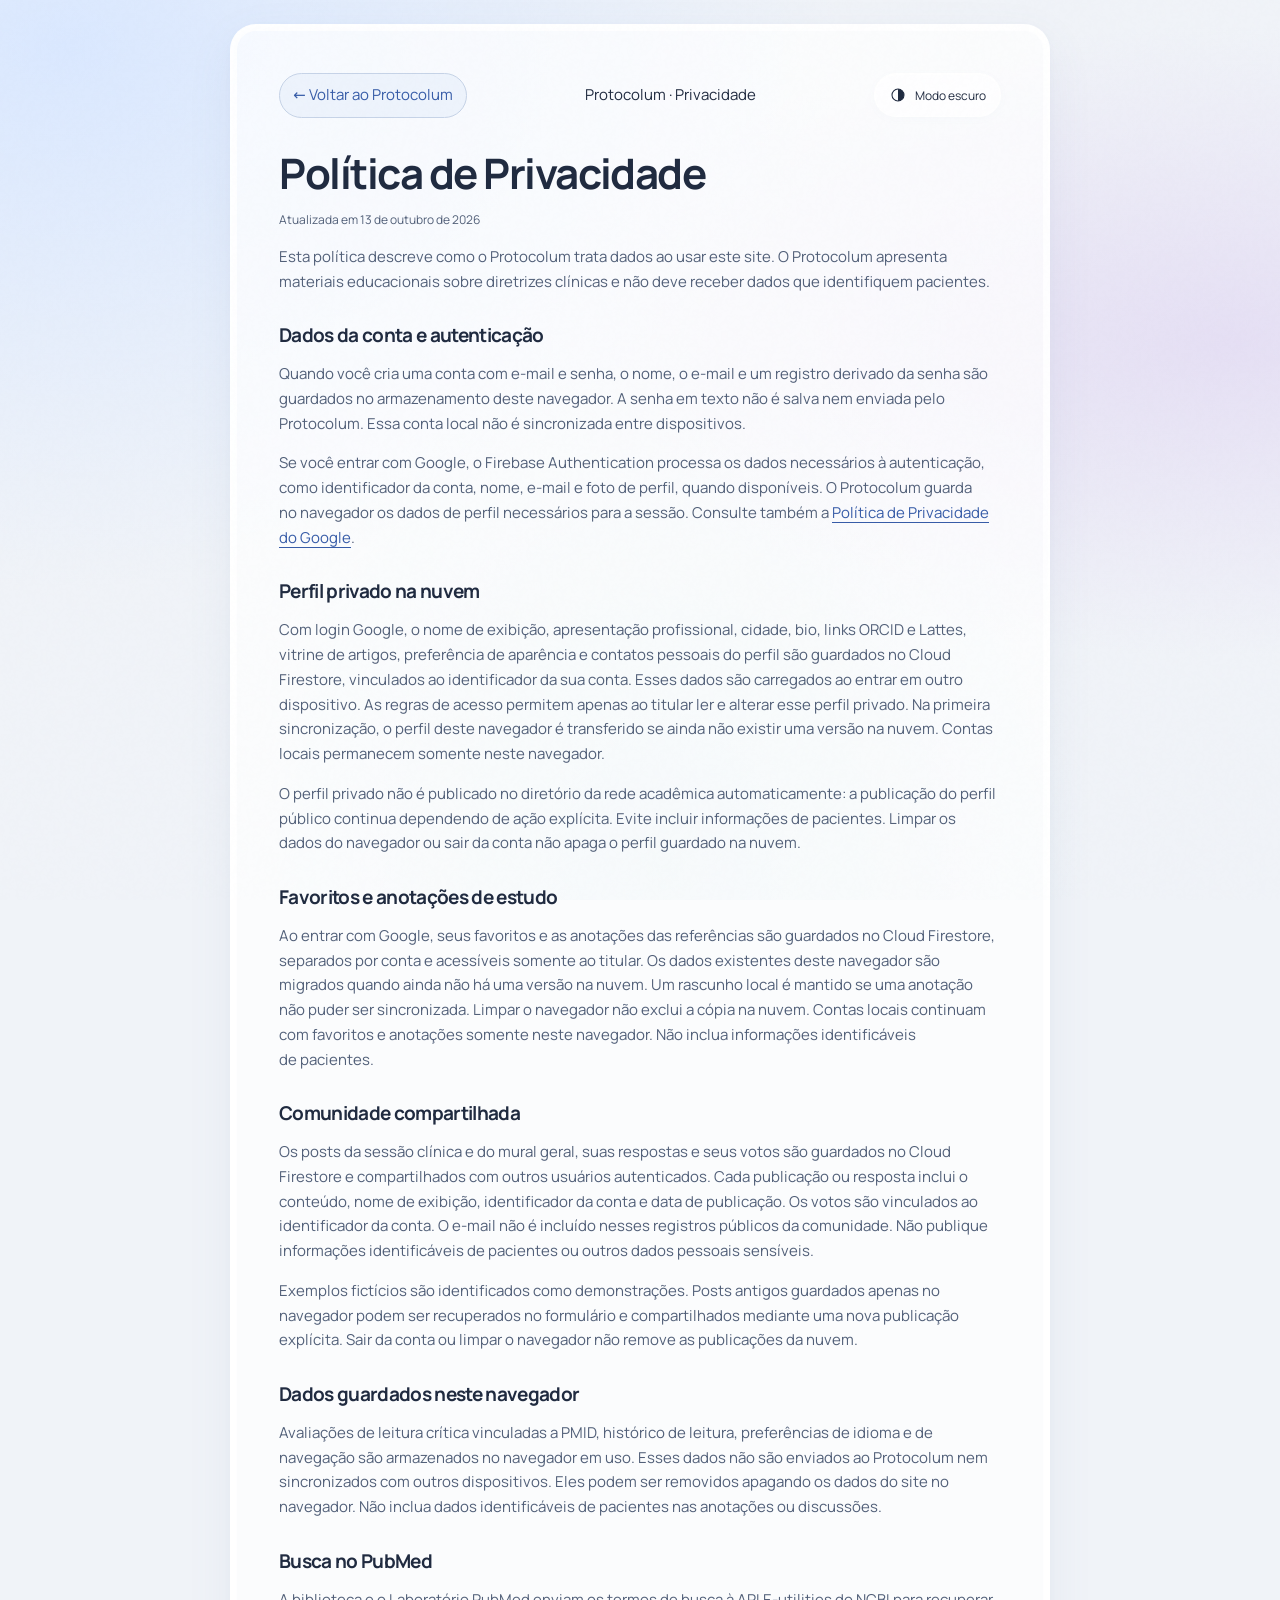
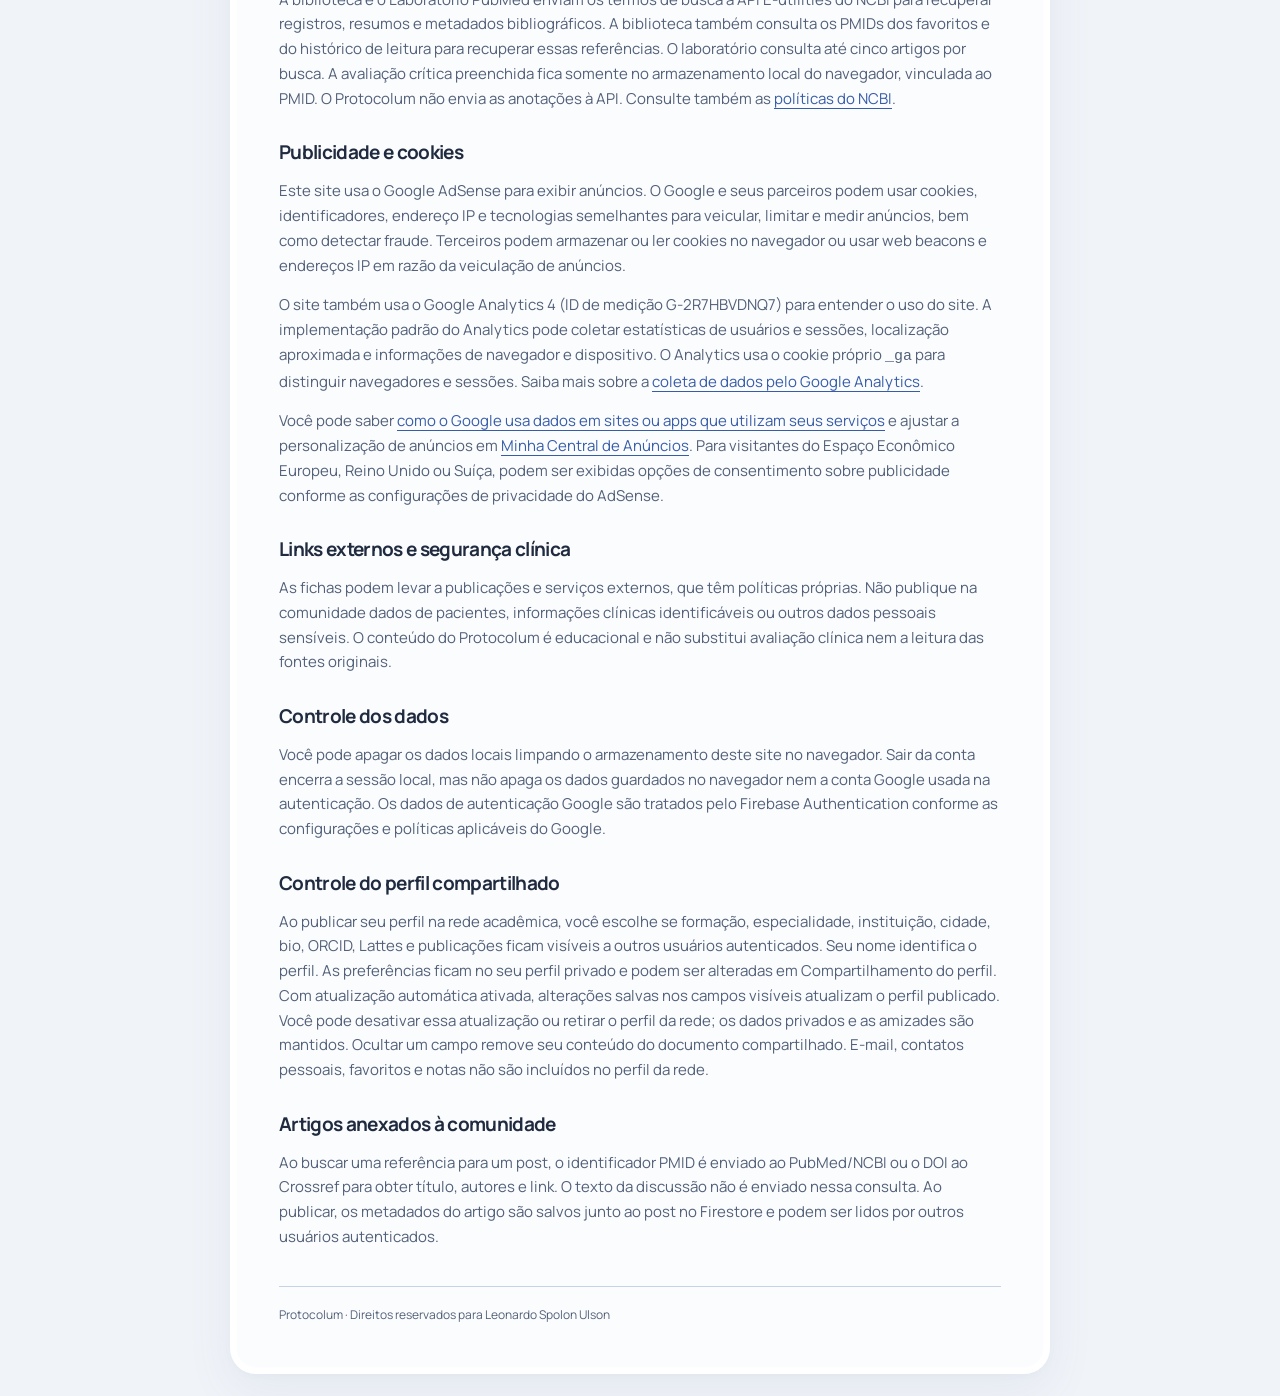
==== commit 2557a4fe: "Sync appearance preferences and improve contrast across themes" ====
--- a/privacidade.html
+++ b/privacidade.html
@@ -3,7 +3,7 @@
 <head>
   <meta charset="utf-8">
   <meta name="viewport" content="width=device-width, initial-scale=1">
-  <meta name="theme-color" content="#071a32">
+  <meta name="theme-color" content="#edf1f7"><script src="theme.js"></script>
   <title>Privacidade — Protocolum</title>
   <!-- Google tag (gtag.js) -->
   <script async src="https://www.googletagmanager.com/gtag/js?id=G-2R7HBVDNQ7"></script>
@@ -20,12 +20,13 @@
     a{color:var(--cyan)}header{display:flex;justify-content:space-between;align-items:center;gap:16px;margin-bottom:30px}header a{text-decoration:none}h1{font-size:clamp(30px,6vw,42px);line-height:1.1;letter-spacing:-1px;margin:0 0 8px}h2{font-size:19px;margin:30px 0 8px}p,li{color:var(--muted)}.updated{font-size:12px;color:#8eaac5}.back{border:1px solid var(--line);border-radius:12px;padding:9px 13px;background:#ffffff0a;white-space:nowrap}footer{border-top:1px solid var(--line);margin-top:36px;padding-top:18px;color:#8eaac5;font-size:12px}
     @media(max-width:520px){body{padding:10px}main{padding:20px 16px;border-radius:20px}header{align-items:flex-start;flex-direction:column;margin-bottom:22px}h2{font-size:17px;margin-top:24px}}
   </style>
+<link rel="stylesheet" href="redesign.css?v=4">
 </head>
-<body>
+<body class="privacy-page">
 <main>
-  <header><a href="index.html" class="back">← Voltar ao Protocolum</a><span>Protocolum · Privacidade</span></header>
+  <header><a href="index.html" class="back">← Voltar ao Protocolum</a><span>Protocolum · Privacidade</span><button class="btn theme-toggle" type="button" data-theme-toggle aria-label="Modo escuro" aria-pressed="false"><svg viewBox="0 0 24 24" aria-hidden="true"><circle cx="12" cy="12" r="8"/><path d="M12 4a8 8 0 0 1 0 16Z"/></svg><span data-theme-label>Modo escuro</span></button></header>
   <h1>Política de Privacidade</h1>
-  <p class="updated">Atualizada em 27 de setembro de 2026</p>
+  <p class="updated">Atualizada em 13 de outubro de 2026</p>
   <p>Esta política descreve como o Protocolum trata dados ao usar este site. O Protocolum apresenta materiais educacionais sobre diretrizes clínicas e não deve receber dados que identifiquem pacientes.</p>
 
   <h2>Dados da conta e autenticação</h2>
@@ -33,7 +34,7 @@
   <p>Se você entrar com Google, o Firebase Authentication processa os dados necessários à autenticação, como identificador da conta, nome, e-mail e foto de perfil, quando disponíveis. O Protocolum guarda no navegador os dados de perfil necessários para a sessão. Consulte também a <a href="https://policies.google.com/privacy" target="_blank" rel="noopener noreferrer">Política de Privacidade do Google</a>.</p>
 
   <h2>Perfil privado na nuvem</h2>
-  <p>Com login Google, o nome de exibição, apresentação profissional, cidade, bio, links ORCID e Lattes, vitrine de artigos e contatos pessoais do perfil são guardados no Cloud Firestore, vinculados ao identificador da sua conta. Esses dados são carregados ao entrar em outro dispositivo. As regras de acesso permitem apenas ao titular ler e alterar esse perfil privado. Na primeira sincronização, o perfil deste navegador é transferido se ainda não existir uma versão na nuvem. Contas locais permanecem somente neste navegador.</p>
+  <p>Com login Google, o nome de exibição, apresentação profissional, cidade, bio, links ORCID e Lattes, vitrine de artigos, preferência de aparência e contatos pessoais do perfil são guardados no Cloud Firestore, vinculados ao identificador da sua conta. Esses dados são carregados ao entrar em outro dispositivo. As regras de acesso permitem apenas ao titular ler e alterar esse perfil privado. Na primeira sincronização, o perfil deste navegador é transferido se ainda não existir uma versão na nuvem. Contas locais permanecem somente neste navegador.</p>
   <p>O perfil privado não é publicado no diretório da rede acadêmica automaticamente: a publicação do perfil público continua dependendo de ação explícita. Evite incluir informações de pacientes. Limpar os dados do navegador ou sair da conta não apaga o perfil guardado na nuvem.</p>
 
   <h2>Favoritos e anotações de estudo</h2>
--- a/redesign.css
+++ b/redesign.css
@@ -0,0 +1,115 @@
+/* Protocolum: soft glass surfaces, shared across existing modules. */
+@font-face{font-family:Manrope;src:url('./assets/fonts/manrope-latin.woff2') format('woff2');font-style:normal;font-weight:200 800;font-display:swap}
+:root{
+ color-scheme:light;--bg:#edf1f7;--panel:var(--soft-surface);--panel2:#e6edf7;--line:var(--soft-field-line);--text:#202b40;--muted:#526079;--blue:#375ca8;--cyan:#375ca8;--green:#375ca8;--pink:#375ca8;--shadow:0 14px 36px #526d9c12;
+ --app-bg:var(--bg);--app-surface:var(--panel);--app-ink:var(--text);--app-muted:var(--muted);--app-line:var(--line);--app-accent:var(--cyan);--app-nav:var(--panel);--app-shadow:var(--shadow);--font-ui:Manrope,system-ui,sans-serif;
+ --glass-surface:var(--panel);--glass-strong:var(--panel2);--glass-line:var(--line);--glass-shadow:var(--shadow);
+}
+html{scroll-behavior:smooth;scroll-padding-top:90px}body{background:var(--bg);color:var(--text);font-family:var(--font-ui);line-height:1.65;min-height:100dvh;background-image:radial-gradient(ellipse at 85% 0%,#375ca80b,transparent 45%)}
+button,input,select,textarea{font-family:inherit}h1,h2,h3{text-wrap:balance;letter-spacing:-.035em;line-height:1.2}p{text-wrap:pretty}a{color:var(--cyan);text-underline-offset:4px}::selection{background:#375ca8;color:#ffffff}
+button,a,input,select,textarea,summary{transition:background-color .35s cubic-bezier(.32,.72,0,1),border-color .35s cubic-bezier(.32,.72,0,1),color .35s cubic-bezier(.32,.72,0,1),transform .35s cubic-bezier(.32,.72,0,1)}
+:focus-visible{outline:2px solid var(--cyan)!important;outline-offset:4px}button:active:not(:disabled){transform:translateY(1px)}button:disabled{opacity:.55;cursor:wait}
+.skip-link{position:fixed;top:12px;left:16px;z-index:90;padding:12px 20px;background:var(--cyan);color:var(--bg);border-radius:8px;transform:translateY(-160%);font-weight:700}.skip-link:focus{transform:translateY(0)}
+.btn,.head-actions button,.linkbtn{border-radius:8px;background:var(--panel2);color:var(--text);border:1px solid var(--line);box-shadow:none}.btn:hover,.head-actions button:hover,.linkbtn:hover{background:var(--soft-inset);border-color:#b2c2dd}.btn.primary,#app .btn.primary{background:var(--cyan)!important;color:#ffffff!important;border-color:var(--cyan)!important;box-shadow:none!important;font-weight:700}.btn.primary:hover{background:#294c94!important}
+/* Landing: typography leads; a document illustration provides context. */
+.landing{padding:28px clamp(20px,5vw,76px) 20px;min-height:100dvh;background:none}.landing-inner{width:min(1200px,100%);min-height:calc(100dvh - 48px)}.landing-nav{padding-bottom:24px;border-bottom:1px solid var(--line);margin-bottom:0}.landing-brand strong{font-size:28px;letter-spacing:-1.2px}.landing-brand small{color:var(--muted);letter-spacing:.06em;font-size:11px}.landing-brand .brandmark{width:44px;height:44px;background:transparent;border:0;box-shadow:none;color:var(--cyan)}.brandmark svg{width:40px;height:40px}.brand-orbit{stroke:var(--line)}.brand-wave,.brand-spark{stroke:var(--cyan)}
+.landing-hero{display:grid;grid-template-columns:minmax(0,1.3fr) minmax(0,.8fr);gap:64px;align-items:center;min-height:540px;padding:64px 0 76px;border:0;background:none;box-shadow:none;backdrop-filter:none}.landing-kicker{color:var(--cyan);font-size:12px;letter-spacing:.1em;background:none;border:0;padding:0}.landing-copy h1{font-family:var(--font-ui);font-weight:650;font-size:clamp(40px,5vw,72px);line-height:1.06;letter-spacing:-.045em;max-width:12ch;margin:24px 0}.landing-copy h1 span{color:var(--cyan);background:none;-webkit-text-fill-color:var(--cyan);font-style:normal}.landing-copy p{max-width:58ch;font-size:15px;color:var(--muted);line-height:1.85}.landing-cta{gap:14px;margin-top:30px;flex-wrap:wrap}.landing-cta .btn{padding:14px 20px}.landing-cta .btn:not(.primary){background:transparent;border-color:transparent;text-decoration:underline;text-underline-offset:5px}
+.landing-visual{min-height:330px;display:flex;align-items:center;justify-content:center;background:none}.evidence-sheet{position:relative;width:min(100%,340px);padding:30px;background:var(--panel);border:1px solid var(--line);border-radius:4px 4px 28px 4px;box-shadow:16px 16px 0 #e6edf766;transform:rotate(3deg)}.evidence-sheet::before{content:'';position:absolute;inset:0;background:repeating-linear-gradient(0deg,transparent,transparent 31px,#375ca804 32px);pointer-events:none}.evidence-sheet header{display:flex;justify-content:space-between;gap:10px;font-size:10px;color:var(--cyan);letter-spacing:.1em;padding-bottom:20px;border-bottom:1px solid var(--line)}.evidence-sheet h2{font-family:var(--font-ui);font-size:32px;font-weight:400;margin:26px 0;color:var(--text)}.evidence-lines{display:grid;gap:10px;margin-bottom:28px}.evidence-lines i{height:5px;background:#bbcbe2;border-radius:2px}.evidence-lines i:nth-child(2){width:85%}.evidence-lines i:nth-child(3){width:64%}.evidence-index{display:grid;grid-template-columns:repeat(4,1fr);gap:7px}.evidence-index span{padding:12px 0;text-align:center;border:1px solid var(--line);border-radius:6px;color:var(--cyan);font-size:13px;font-variant-numeric:tabular-nums}.evidence-sheet footer{margin-top:26px;padding-top:16px;border-top:1px solid var(--line);font-size:10px;letter-spacing:.06em;color:var(--muted)}
+.landing-section-title{font-size:20px;font-weight:600;margin:0 0 26px}.landing-cards{display:grid;grid-template-columns:1.2fr 1fr 1fr;gap:32px;margin:0 0 36px}.landing-card{padding:22px 0;border:0;border-top:1px solid var(--line);border-radius:0;background:none;box-shadow:none;backdrop-filter:none}.landing-card:hover{background:none;border-color:var(--cyan);transform:none}.landing-card h3{font-size:18px;font-weight:600;margin:18px 0 10px}.landing-card p{font-size:13px;color:var(--muted);max-width:36ch;line-height:1.8}.card-icon{background:none;border:0;color:var(--cyan);font-size:25px;width:auto;height:auto}.landing-disclaimer{padding:20px 0;background:none;border:0;border-top:1px solid var(--line);border-radius:0;color:var(--muted);line-height:1.8;font-size:12px}.landing-footer{border-top:1px solid var(--line);color:var(--muted);font-size:11px;padding-top:18px}
+/* Application: quiet shell and a clear reading hierarchy. */
+#app>.app-shell-header{background:#edf1f7f5;border-color:var(--line);backdrop-filter:blur(12px)}#app .app-shell-mark{color:var(--cyan)}#app .app-shell-brand strong{font-weight:600;letter-spacing:-.7px}#app .app-menu-button{background:var(--panel);border-color:var(--line);border-radius:8px;color:var(--text)}
+#app>.sidebar{background:var(--bg);border-color:var(--line);box-shadow:var(--shadow)}#app>.main{max-width:1200px}#app .top{background:transparent}#app .top h1{font-size:clamp(24px,3vw,34px);font-weight:500;letter-spacing:-1.4px}#app .top p{font-size:13px;color:var(--muted)}#today{font-size:12px;color:var(--muted);font-variant-numeric:tabular-nums}#app .avatar,#app .drawer-account-tools #accountBtn,#app .drawer-account-tools #appLanguage{background:var(--panel2);color:var(--text);border-color:var(--line);border-radius:10px}
+#app .nav-btn{border-radius:8px;color:var(--muted);font-weight:500}#app .nav-btn:hover{background:var(--panel2);color:var(--text)}#app .nav-btn.active,#app .app-bottom-nav button[aria-current=page]{background:#375ca815;border-color:#375ca835;color:var(--cyan)}#app .app-bottom-nav{background:#ffffffb8f5;border-color:var(--line);box-shadow:0 -8px 24px #526d9c12}#app .app-bottom-nav button{color:var(--muted);border-radius:8px}
+#app .searchrow{gap:10px;margin:24px 0}#app .search{background:var(--panel);border-color:var(--line);border-radius:10px;padding-inline:14px}#app .searchrow>.btn{background:var(--panel);color:var(--text);border-color:var(--line);border-radius:8px}#app .search input{background:transparent!important}
+#app input,#app select,#app textarea,.modal input,.modal select,.modal textarea{background:var(--bg)!important;border-color:var(--line)!important;color:var(--text)!important;border-radius:8px;accent-color:var(--cyan)}input::placeholder,textarea::placeholder{color:#64718a!important;opacity:1}
+#app .quickcards{gap:16px;margin-bottom:32px}#app .quick{padding:20px;border:0;border-left:2px solid var(--line);border-radius:0;background:transparent;box-shadow:none;min-height:84px}#app .quick:first-child{border-left-color:var(--cyan)}#app .quick b{font-size:14px;font-weight:600}#app .quick small{font-size:12px;color:var(--muted)}#app .qicon{font-size:22px;background:var(--panel2);color:var(--cyan);border-radius:8px;width:40px;height:40px;display:grid;place-items:center}
+#app .hero{padding:32px;background:var(--panel2);border:1px solid var(--line);border-radius:16px;box-shadow:none;backdrop-filter:none}#app .hero::after,#app .hero::before{display:none}#app .hero h2{font-size:clamp(22px,3vw,34px);max-width:28ch;font-weight:500;color:var(--text)}#app .hero p{color:var(--muted);max-width:65ch;line-height:1.8}#app .tag{background:transparent;border:0;padding:0;color:var(--cyan);font-size:10px;letter-spacing:.1em}
+#app .sectionhead{margin:32px 0 18px;gap:20px}#app .sectionhead h2{font-size:22px;font-weight:600}#app .sectionhead small{line-height:1.8}#app .head-actions button{font-size:12px;padding:10px 12px;background:transparent;color:var(--muted);border-color:var(--line)}#app .head-actions button:hover{background:var(--panel2);color:var(--text)}
+#app .list{background:transparent;gap:0;border-top:1px solid var(--line);border-radius:0}#app .item{padding:22px 14px;background:transparent;border:0;border-bottom:1px solid var(--line);border-radius:0!important;box-shadow:none;min-height:100px}#app .item:hover{background:var(--panel);transform:none}#app .item b{font-size:16px;font-weight:600;line-height:1.55;display:block;max-width:65ch}#app .item small{color:var(--muted);font-size:12px;line-height:1.7}#app .badge{background:var(--panel2);color:var(--cyan);border:1px solid var(--line);border-radius:6px;font-size:10px}#app .strength{font-variant-numeric:tabular-nums}#app .fav{color:var(--cyan);background:transparent;border:0}
+#app .metrics{margin-top:32px;gap:20px}#app .metricbox,#app .grade{padding:24px;background:var(--panel);border-color:var(--line);border-radius:12px;box-shadow:none;color:var(--text)}#app .metric{background:transparent;color:var(--cyan);border:0;border-right:1px solid var(--line);border-radius:0}#app .metric:last-child{border:0}#app .metric small,#app .grade p{color:var(--muted)}#app .site-footer{background:transparent;border-color:var(--line);color:var(--muted);border-radius:0;box-shadow:none}#app .sources,#app .box{background:var(--panel);border-color:var(--line);color:var(--muted);box-shadow:none}#app .box h2,#app .filters label{color:var(--text)}#app .box small,#app .classic p{color:var(--muted)}#onlineSourcesState{color:var(--cyan)!important}
+/* Existing readers, profiles and community keep their original behavior. */
+.modal,.friend-profile-dialog{background:var(--panel)!important;border-color:var(--line)!important;color:var(--text)!important;box-shadow:var(--shadow);border-radius:16px}.modal p,.modal label{color:var(--muted)}.overlay,.drawer-backdrop{background:#55688230;backdrop-filter:blur(6px)}.toast{background:var(--panel2);border-color:var(--line);color:var(--text)}
+#app .case-forum{--case-bg:var(--bg);--case-surface:var(--panel);--case-ink:var(--text);--case-muted:var(--muted);--case-line:var(--line);color:var(--text)}
+#app :is(.pml-intro,.pml-panel,.pml-card,.hf-flow-intro,.hf-flow-card,.hf-flow-sources,.case-forum-hero,.case-vignette,.case-compose,.case-post,.community-card,.network-panel,.network-public-view,.profile-friends,.academic-paper,.academic-editor,.reading-note,.reader-flow,.reader-gap,.reading-context,.pico-item){background:var(--panel)!important;border-color:var(--line)!important;color:var(--text)!important;box-shadow:none!important;backdrop-filter:none!important;border-radius:12px}
+#app :is(.case-post-block,.case-reference,.case-data,.case-question,.case-post-meta,.hf-flow-rationale,.hf-evidence,.hf-pillars li,.community-article,.community-article-compose,.network-cards article,.academic-stats>div){background:var(--panel2)!important;border-color:var(--line)!important;color:var(--text)!important;box-shadow:none!important}
+#app :is(.case-forum-hero p,.case-post-block p,.case-vignette-head,.case-post-head strong,.case-section-heading h3,.case-compose label,.pml-card h4,.hf-flow-card h3,.hf-flow-rationale summary,.hf-pillars strong,.hf-evidence h4){color:var(--text)!important}
+#app :is(.case-vignette-content,.case-voting-guide,.case-local-footer,.case-post-meta,.pml-intro p,.pml-card p,.pml-muted,.pml-meta,.hf-flow-intro p,.hf-flow-rationale p,.hf-flow-trail,.hf-pillars small,.hf-flow-disclaimer,.network-panel p,.profile-page-heading p,.academic-identity,.academic-paper p){color:var(--muted)!important}
+#app :is(.pml-field,.pml-search label,.pml-check,.hf-flow-sources){color:var(--muted)}#app :is(.hf-flow-option,.case-votes button){background:var(--panel2)!important;color:var(--text)!important;border-color:var(--line)!important}#app .case-votes button[aria-pressed=true]{background:#375ca820!important;color:var(--cyan)!important;border-color:var(--cyan)!important}#app :is(.reading-summary,.reader-summary){color:var(--text)}
+#app .academic-cover{background:var(--panel2);border-color:var(--line);box-shadow:none}#app .academic-cover::after{display:none}#app .profile-monogram{background:var(--panel);box-shadow:none}#app .academic-cover h3{color:var(--text)}#app :is(.academic-cover p,.academic-bio,.academic-stats span,.profile-page .notice){color:var(--muted)}#app :is(.academic-empty,.pml-empty,.empty){padding:28px;color:var(--muted);border-color:var(--line);line-height:1.8}#app .academic-paper h4 a{color:var(--text)}#app :is(.community-article a,.network-public-view a,.network-panel #networkStatus,.network-publish #networkSharingState){color:var(--cyan)}#app .community-pagination{margin:28px 0}#app .community-pagination p{color:var(--muted)}
+@media(min-width:1024px){#app>.main{padding-top:34px}#app .quickcards{grid-template-columns:1.2fr 1fr 1fr}#app .item{grid-template-columns:76px minmax(0,1fr) 160px 44px}#app .top{margin-bottom:24px}}
+@media(max-width:760px){.landing{padding:20px}.landing-brand strong{font-size:23px}.landing-brand .brandmark{width:32px;height:32px}.landing-brand .brandmark svg{width:32px;height:32px}.landing-brand small{font-size:9px}.landing-nav{align-items:flex-start;gap:16px}.landing-actions{gap:6px;flex-wrap:wrap;justify-content:flex-end}.landing-actions .btn{min-height:44px;font-size:11px;padding:8px}.landing-hero{grid-template-columns:1fr;gap:36px;padding:44px 0 48px;min-height:0}.landing-copy h1{font-size:clamp(42px,10vw,64px);max-width:14ch}.landing-copy p{font-size:14px}.landing-visual{min-height:0;padding:12px 24px}.evidence-sheet{width:100%;max-width:320px;transform:rotate(2deg)}.landing-cards{grid-template-columns:1fr;gap:10px}.landing-card{padding:20px 0}.landing-card h3{margin:8px 0}.landing-card p{max-width:60ch}.landing-section-title{font-size:22px}.landing-footer{gap:14px;flex-wrap:wrap}#app .quick{padding:14px}#app .quickcards{margin-bottom:22px}#app .sectionhead{margin-top:24px}#app .hero{padding:24px}#app .item{padding:18px 12px}#app .item b{font-size:15px}#app .searchrow{margin-top:16px}#app .case-mobile-header,#app .case-bottom-nav{background:var(--panel)!important;border-color:var(--line)!important;color:var(--text)!important}}
+@media(prefers-reduced-motion:reduce){html{scroll-behavior:auto}*,*::before,*::after{animation:none!important;transition:none!important}}
+/* The existing theme attribute is retained by the application shell. */
+:root[data-theme="dark"]{--bg:#edf1f7;--panel:var(--soft-surface);--panel2:#e6edf7;--line:var(--soft-field-line);--text:#202b40;--muted:#526079;--app-bg:var(--bg);--app-surface:var(--panel);--app-ink:var(--text);--app-muted:var(--muted);--app-line:var(--line);--app-accent:#375ca8}
+:root[data-theme="dark"] body{background:radial-gradient(ellipse at 85% 0%,#375ca80b,transparent 45%),var(--bg);color:var(--text)}
+.landing-hero::after{display:none}.brand strong,.landing-brand strong{background:none;color:var(--text);-webkit-text-fill-color:var(--text);text-shadow:none;animation:none;white-space:nowrap}.brandmark,.brand-wave,.brand-spark{animation:none;filter:none;stroke-dashoffset:0}.brand-spark{fill:var(--cyan)}.landing-hero{overflow:visible;border-radius:0}
+@media(max-width:760px){.landing-nav{display:grid;grid-template-columns:1fr;gap:18px}.landing-actions{justify-content:flex-start}.landing-actions .btn{font-size:12px;padding-inline:14px}.landing-copy h1{margin-top:18px}}
+#app>.main{background:transparent;border:0;box-shadow:none;backdrop-filter:none}#app .site-footer{position:static;width:min(1144px,calc(100% - 40px));margin:12px auto 24px;justify-content:space-between;padding:18px 0;border:0;border-top:1px solid var(--line)}
+@media(max-width:1023px){#app .site-footer{margin-bottom:calc(100px + env(safe-area-inset-bottom));flex-wrap:wrap;gap:12px}}
+/* Soft skill: silver surfaces, nested edges and floating navigation. */
+:root{--soft-spring:cubic-bezier(.32,.72,0,1);--soft-edge:var(--soft-edge);--soft-depth:0 16px 46px #637ca016,0 2px 6px #637ca008;--soft-bezel:inset 0 0 0 5px #ffffff42,inset 0 0 0 6px var(--soft-surface),inset 0 1px 2px #fff}
+:root,:root[data-theme="dark"]{color-scheme:light;--shadow:var(--soft-depth);--app-shadow:var(--soft-depth);--app-nav:var(--soft-surface);--glass-surface:var(--soft-surface);--glass-strong:var(--soft-inset);--glass-line:var(--soft-edge);--glass-shadow:var(--soft-depth)}
+body,:root[data-theme="dark"] body{background:radial-gradient(ellipse at 5% 5%,#dae8ff,transparent 45%),radial-gradient(ellipse at 96% 38%,#e5dff4,transparent 40%),radial-gradient(ellipse at 52% 96%,#dfedf1,transparent 44%),#f0f3f8;background-attachment:fixed;color:var(--text)}
+body::before{content:'';position:fixed;inset:0;pointer-events:none;background-image:url("data:image/svg+xml,%3Csvg viewBox='0 0 160 160' xmlns='http://www.w3.org/2000/svg'%3E%3Cfilter id='n'%3E%3CfeTurbulence type='fractalNoise' baseFrequency='.9' numOctaves='3' stitchTiles='stitch'/%3E%3C/filter%3E%3Cpath fill='%23556677' opacity='.2' filter='url(%23n)' d='M0 0h160v160H0z'/%3E%3C/svg%3E");opacity:.06;z-index:0}#landing,#app{position:relative}
+.landing{padding-top:24px}.landing-nav{padding:16px 22px;background:var(--soft-surface);border:1px solid var(--soft-edge);border-radius:30px;box-shadow:var(--soft-depth),inset 0 1px 1px #fff}.landing-copy h1{max-width:13ch;font-size:clamp(42px,5.2vw,70px);line-height:1.09;font-weight:650}.landing-copy h1 span{color:var(--cyan)}.landing-kicker{display:inline-flex;border:1px solid var(--soft-edge);background:var(--soft-surface);border-radius:24px;padding:7px 13px;font-size:10px;letter-spacing:.09em}.landing-hero{padding-block:80px 88px;gap:64px}.landing-cta .btn{border-radius:28px;min-height:54px}.landing-cta .primary{display:inline-flex;align-items:center;gap:18px;padding:8px 8px 8px 22px}.cta-orbit{display:grid;place-items:center;width:38px;height:38px;border-radius:50%;background:#ffffff26;font-size:20px;transition:transform .5s var(--soft-spring)}.landing-cta .primary:hover .cta-orbit{transform:translate(2px,-1px) scale(1.05)}
+.evidence-sheet{background:linear-gradient(150deg,#ffffffde,var(--soft-surface));border-color:var(--soft-edge);border-radius:32px;box-shadow:var(--soft-bezel),0 28px 65px #7a93bb20;transform:rotate(-3deg);padding:36px}.evidence-sheet::before{inset:10px;border-radius:23px;background:linear-gradient(135deg,#fff7,transparent 45%);border:1px solid var(--soft-surface)}.evidence-sheet>*{position:relative}.evidence-sheet h2{font-weight:600;color:var(--text);font-size:32px}.evidence-index span{border-color:var(--soft-edge);background:#f6f9ff9c;border-radius:13px;box-shadow:inset 0 1px #fff}.evidence-sheet header,.evidence-sheet footer{border-color:var(--soft-field-line)}.evidence-lines i{background:#b8c9e4}
+.landing-cards{grid-template-columns:1.2fr 1fr;gap:20px}.landing-card{padding:30px;background:linear-gradient(145deg,var(--soft-surface),var(--soft-surface));border:1px solid var(--soft-edge);border-radius:30px;box-shadow:var(--soft-bezel),var(--soft-depth)}.landing-card:first-child{grid-row:span 2;display:flex;flex-direction:column;justify-content:center}.landing-card p{max-width:45ch}.landing-card:hover{background:var(--soft-hover);border-color:#fff;transform:translateY(-2px)}.card-icon{width:46px;height:46px;display:grid;place-items:center;background:var(--soft-inset);border-radius:16px;color:var(--cyan)}
+.btn,.head-actions button,.linkbtn{border-radius:24px;border-color:var(--soft-edge);background:var(--soft-surface);color:var(--text);box-shadow:inset 0 1px #fff,0 2px 8px #8198bb08}.btn.primary{box-shadow:inset 0 1px #ffffff3b,0 5px 16px #3a5d9b18!important}.btn:hover,.head-actions button:hover,.linkbtn:hover{background:var(--soft-hover);transform:translateY(-1px)}button:active:not(:disabled){transform:scale(.98)}
+#app>.app-shell-header{position:fixed;inset:calc(12px + env(safe-area-inset-top)) 16px auto;width:min(1180px,calc(100% - 32px));margin-inline:auto;height:58px;padding:8px 12px 8px 22px;border:1px solid var(--soft-edge);border-radius:30px;background:var(--soft-surface);box-shadow:var(--soft-depth),inset 0 1px 1px #fff;backdrop-filter:blur(28px) saturate(1.5);-webkit-backdrop-filter:blur(28px) saturate(1.5)}#app>.main{padding-top:calc(94px + env(safe-area-inset-top))}#app .app-menu-button{border-radius:50%;background:var(--soft-surface);border-color:var(--soft-edge);box-shadow:inset 0 1px #fff;width:42px;height:42px}
+.menu-strokes{display:grid;gap:6px;justify-content:center}.menu-strokes i{width:17px;height:1.5px;background:currentColor;border-radius:2px;transition:transform .5s var(--soft-spring)}[aria-expanded=true] .menu-strokes i:first-child{transform:translateY(3.75px) rotate(45deg)}[aria-expanded=true] .menu-strokes i:last-child{transform:translateY(-3.75px) rotate(-45deg)}
+#app>.sidebar{inset:calc(84px + env(safe-area-inset-top)) auto 14px 16px;height:auto;max-height:calc(100dvh - 100px - env(safe-area-inset-top));border:1px solid var(--soft-edge);border-radius:28px;padding:22px 16px;background:#f5f8fdd9;box-shadow:var(--soft-depth),inset 0 1px #fff;backdrop-filter:blur(28px);-webkit-backdrop-filter:blur(28px);transition:transform .55s var(--soft-spring)}#app>.sidebar .drawer-account-tools{background:transparent}#app .nav-btn{border-radius:16px;transition:transform .4s var(--soft-spring),background-color .4s var(--soft-spring)}#app.drawer-open .nav-btn{animation:soft-nav-in .5s var(--soft-spring) both}#app.drawer-open .nav-btn:nth-child(3n+2){animation-delay:40ms}#app.drawer-open .nav-btn:nth-child(3n){animation-delay:80ms}
+#app .search{background:var(--soft-surface);border:1px solid var(--soft-edge);border-radius:22px;box-shadow:var(--soft-bezel),var(--soft-depth);padding:5px 20px}#app .searchrow>.btn{border-color:#fff;background:var(--soft-surface);border-radius:24px}#app input,#app select,#app textarea,.modal input,.modal select,.modal textarea{background:var(--soft-solid)!important;border-color:var(--soft-field-line)!important;border-radius:14px;color:var(--text)!important}#app .search input{background:transparent!important}
+#app .quickcards{gap:16px}#app .quick{border:1px solid var(--soft-edge);border-radius:25px;padding:22px;background:var(--soft-surface);box-shadow:var(--soft-bezel),var(--soft-depth)}#app .quick:first-child{border-color:var(--soft-edge)}#app .qicon{background:var(--soft-inset);border-radius:14px}#app .hero{background:linear-gradient(125deg,#f9fcffe0,#e2ebfaac);border-color:#fff;border-radius:32px;box-shadow:var(--soft-bezel),var(--soft-depth);padding:36px}#app .tag{display:inline-block;background:var(--soft-surface);border-radius:20px;padding:6px 12px}
+#app .list{border:0;gap:12px}#app .item{background:var(--soft-surface);border:1px solid #fff;border-radius:24px!important;padding:22px;box-shadow:var(--soft-bezel),0 4px 12px #6f87ae08}#app .item:hover{background:var(--soft-hover);transform:translateY(-1px)}#app .badge{border-color:var(--soft-edge);background:var(--soft-inset);color:var(--cyan);border-radius:14px}#app .strength{border:0}#app .metricbox,#app .grade,#app .box{border-color:#fff;border-radius:26px;background:var(--soft-surface);box-shadow:var(--soft-bezel),var(--soft-depth)}#app .metric{border-color:var(--soft-field-line)}
+#app :is(.pml-intro,.pml-panel,.pml-card,.hf-flow-intro,.hf-flow-card,.hf-flow-sources,.case-forum-hero,.case-vignette,.case-compose,.case-post,.community-card,.network-panel,.network-public-view,.profile-friends,.academic-paper,.academic-editor,.reading-note,.reader-flow,.reader-gap,.reading-context,.pico-item){background:var(--soft-surface)!important;border:1px solid #fff!important;border-radius:26px;box-shadow:var(--soft-bezel),var(--soft-depth)!important}
+#app :is(.profile-page,.profile-details,.shared-general-community,.pml-wrap,.hf-flow){color:var(--text)}#app :is(.academic-cover,.profile-friend-list li){background:var(--soft-surface);border-color:#fff;border-radius:26px;box-shadow:var(--soft-bezel),var(--soft-depth)}#app :is(.profile-monogram,.academic-links a,.academic-stats>div,.network-avatar){background:var(--soft-inset);color:var(--cyan);border-color:#fff;box-shadow:inset 0 1px #fff}#app .profile-friend-list a,#app .profile-page-heading>span,#app .academic-doi,#app .academic-paper-tag{color:var(--cyan)}#app .academic-cover h3,#app .profile-page-heading h1{color:var(--text)}
+.modal,.friend-profile-dialog{border-radius:30px;background:var(--soft-solid)!important;border-color:#fff!important;box-shadow:var(--soft-bezel),var(--soft-depth)}.modal .close{color:var(--muted);background:var(--soft-inset);border-radius:50%}.overlay,.drawer-backdrop{background:#51638226;backdrop-filter:blur(14px)}#app .reading-head,#app .reading-actions{background:var(--soft-inset);color:var(--text)}.reading-head h2,.reading-meta,.reading-scroll{color:var(--text)}#app .reading-summary{color:var(--text)}.toast{background:var(--soft-hover);box-shadow:var(--soft-depth);color:var(--text);border-color:#fff;border-radius:20px}
+.soft-reveal{animation:soft-enter .85s var(--soft-spring) both}@keyframes soft-enter{from{opacity:0;transform:translateY(16px)}to{opacity:1;transform:translateY(0)}}@keyframes soft-nav-in{from{opacity:0;transform:translateY(8px)}to{opacity:1;transform:translateY(0)}}
+@media(max-width:1023px){#app .app-bottom-nav{inset:auto 12px calc(10px + env(safe-area-inset-bottom));width:calc(100% - 24px);min-height:66px;padding:6px;border:1px solid var(--soft-edge);border-radius:28px;background:var(--soft-surface);box-shadow:var(--soft-depth),inset 0 1px #fff;backdrop-filter:blur(24px) saturate(1.5);-webkit-backdrop-filter:blur(24px) saturate(1.5)}#app .app-bottom-nav button{border-radius:22px}.app-bottom-nav button[aria-current=page]{box-shadow:inset 0 1px #ffffffba}#app>.sidebar{width:min(360px,calc(100vw - 32px))}#app .quick{padding:18px}#app .item{padding:20px}}
+@media(max-width:767px){.landing{padding:16px}.landing-nav{border-radius:26px;padding:18px}.landing-hero{padding-block:48px 56px;gap:36px}.landing-copy h1{font-size:clamp(38px,10vw,58px)}.landing-visual{padding:0 8px}.evidence-sheet{transform:none;padding:32px}.landing-cards{grid-template-columns:1fr;gap:16px}.landing-card:first-child{grid-row:auto}.landing-card{padding:28px}.landing-cta{gap:14px}.landing-cta .btn{width:100%;justify-content:space-between}.landing-cta .btn:not(.primary){width:auto}.landing-copy p{line-height:1.8}#app .quickcards{gap:12px}#app .hero{padding:28px}#app .case-mobile-header,#app .case-bottom-nav{background:#f6f9fde6!important;color:var(--text)!important}#app .case-mobile-header{backdrop-filter:blur(24px)}#app .case-bottom-nav{backdrop-filter:blur(24px)}}
+@media(prefers-reduced-transparency:reduce){#app>.app-shell-header,#app>.sidebar,#app .app-bottom-nav,.landing-nav,.overlay,.drawer-backdrop{background:var(--soft-solid)!important;backdrop-filter:none!important;-webkit-backdrop-filter:none!important}}
+@media(prefers-reduced-motion:reduce){*,*::before,*::after{animation:none!important;transition:none!important}html{scroll-behavior:auto}}
+[hidden]{display:none!important}
+#app .profile-page :is(p,small,label,summary,.academic-identity,.academic-stats span,.profile-details>div){color:var(--muted)!important}#app .profile-page :is(h1,h2,h3,h4,strong,b){color:var(--text)!important}#app .profile-page :is(.academic-stats strong,.academic-links a,.academic-section-heading>span,.academic-doi,.academic-paper-tag){color:var(--cyan)!important}#app .profile-page .academic-editor>summary{color:var(--text)!important}#app .profile-page .profile-sync[data-state=saved]{color:#296746!important}
+.cta-orbit svg{width:18px;height:18px;fill:none;stroke:currentColor;stroke-width:1.5;stroke-linecap:round;stroke-linejoin:round}
+/* Comparisons and the reader share the same legible light material. */
+#app .gcomp{color:var(--text)}#app :is(.gcomp-intro,.gcomp-controls,.gcomp-card,.gcomp-synthesis,.gcomp-empty,.gcomp-notes){background:var(--soft-surface);border:1px solid #fff;border-radius:26px;box-shadow:var(--soft-bezel),var(--soft-depth);backdrop-filter:none;-webkit-backdrop-filter:none}#app .gcomp :is(h1,h2,h3,dd,summary,label,legend){color:var(--text)}#app .gcomp :is(p,small,dt,.gcomp-year){color:var(--muted)}#app .gcomp :is(.gcomp-eyebrow,.gcomp-source-link,.gcomp-feedback){color:var(--cyan)}#app .gcomp select option{background:var(--soft-solid);color:var(--text)}#app .gcomp-source-choice,#app .gcomp-society{background:var(--soft-inset);border-color:#fff;color:var(--text)}#app .gcomp-source-choice:has(input:checked){background:#dce8fa;border-color:#acc2e6}#app .gcomp-actions button{background:var(--soft-surface);border-color:#fff;color:var(--cyan);border-radius:24px}#app .gcomp-actions button:hover{background:var(--soft-inset)}#app .gcomp details,#app .gcomp-card footer{border-color:var(--soft-field-line)}
+#app .profile-friend-list li{backdrop-filter:none;-webkit-backdrop-filter:none}.reading-head{background:var(--soft-inset)}.reading-kicker{color:var(--cyan)}.reading-meta span{color:var(--muted);background:var(--soft-inset);border-color:var(--soft-field-line)}.reading-summary,.reading-scroll p{color:var(--text)}.reader-tools,.reader-flow,.reader-gap,.reading-note,.reading-context{background:var(--soft-inset)!important;border-color:var(--soft-field-line)!important;color:var(--text)!important;backdrop-filter:none!important}.reader-tools button,.reading-actions button{background:#fff;color:var(--cyan);border-color:var(--soft-field-line)}.reading-context :is(b,strong,span),.reader-flow :is(h3,h4,p),.reader-gap :is(h3,h4,p),.reading-note label{color:var(--text)}.reading-note textarea{background:var(--soft-solid);color:var(--text);border-color:var(--soft-field-line)}.community-card .meta,.community-card .reply small{color:var(--muted)}.community-card .postbody,.community-card .reply{color:var(--text)}
+/* Shared glass tokens; the preference is applied before the first paint. */
+:root{--soft-surface:#ffffffb8;--soft-solid:#f6f9fd;--soft-inset:#edf3fc;--soft-hover:#ffffffe3;--soft-field-line:#c6d3e7;--soft-edge:#ffffffd9;--soft-cta:#375ca8}
+.shell-controls{display:flex;align-items:center;gap:8px}.theme-toggle{display:inline-flex;align-items:center;justify-content:center;gap:8px;min-height:44px;padding:10px 14px;font-size:12px;white-space:nowrap}.theme-toggle svg{width:18px;height:18px;fill:none;stroke:currentColor;stroke-width:1.4}.theme-toggle svg path{fill:currentColor;stroke:none}.theme-toggle[aria-pressed=true] svg{transform:rotate(180deg)}
+.btn.primary,#app .btn.primary{background:var(--soft-cta)!important;color:#fff!important;border-color:transparent!important}.btn.primary:hover{background:var(--soft-cta)!important;filter:brightness(1.08)}
+:root[data-theme="dark"]{
+ color-scheme:dark;--bg:#101927;--panel:#1b2a3ed9;--panel2:#24364d;--line:#415570;--text:#edf4ff;--muted:#b6c5da;--cyan:#a5caff;--blue:#a5caff;--green:#a5caff;
+ --app-bg:var(--bg);--app-surface:var(--panel);--app-ink:var(--text);--app-muted:var(--muted);--app-line:var(--line);--app-accent:var(--cyan);--app-nav:#1b2a3ed9;
+ --soft-surface:#1b2a3ed9;--soft-solid:#172539;--soft-inset:#25374e;--soft-hover:#293d57e8;--soft-field-line:#455b77;--soft-edge:#e0eeff25;--soft-cta:#345ea6;
+ --soft-depth:0 16px 46px #07122222,0 2px 6px #07122212;--soft-bezel:inset 0 0 0 5px #dbeaff04,inset 0 0 0 6px #dbeaff14,inset 0 1px 2px #dbeaff2a;
+ --glass-surface:var(--soft-surface);--glass-strong:var(--soft-inset);--glass-line:var(--soft-edge);--glass-shadow:var(--soft-depth)
+}
+:root[data-theme="dark"] body{background:radial-gradient(ellipse at 5% 5%,#203d60,transparent 45%),radial-gradient(ellipse at 96% 38%,#342d4a,transparent 40%),radial-gradient(ellipse at 52% 96%,#183a44,transparent 44%),var(--bg);background-attachment:fixed;color:var(--text)}
+:root[data-theme="dark"] :is(.landing-nav,.evidence-sheet,.landing-card){background:linear-gradient(150deg,#314661b8,#18283db8);border-color:var(--soft-edge)}:root[data-theme="dark"] .landing-card:hover{background:var(--soft-hover)}:root[data-theme="dark"] .evidence-sheet::before{background:linear-gradient(135deg,#d9e8ff0b,transparent 45%);border-color:#e0eeff14}:root[data-theme="dark"] .evidence-lines i{background:#718aae}:root[data-theme="dark"] .evidence-index span{background:var(--soft-inset);box-shadow:inset 0 1px #e0eeff1a}
+:root[data-theme="dark"] #app>.sidebar{background:#18283ddd}:root[data-theme="dark"] #app .hero{background:linear-gradient(125deg,#2b4361d9,#1a2b43b8)}:root[data-theme="dark"] :is(.btn,.head-actions button,.linkbtn,.theme-toggle,#app .app-menu-button,#app .metricbox,#app .grade,#app .box){box-shadow:var(--soft-bezel),var(--soft-depth)}:root[data-theme="dark"] #app :is(.quick,.quick:first-child,.item,.metricbox,.grade,.box,.searchrow>.btn,.gcomp-source-choice,.gcomp-society,.gcomp-actions button,.academic-cover,.profile-friend-list li,.profile-monogram,.academic-links a,.academic-stats>div,.network-avatar){border-color:var(--soft-edge)}
+:root[data-theme="dark"] #app :is(.pml-intro,.pml-panel,.pml-card,.hf-flow-intro,.hf-flow-card,.hf-flow-sources,.case-forum-hero,.case-vignette,.case-compose,.case-post,.community-card,.network-panel,.network-public-view,.profile-friends,.academic-paper,.academic-editor,.reading-note,.reader-flow,.reader-gap,.reading-context,.pico-item){border-color:var(--soft-edge)!important}
+:root[data-theme="dark"] :is(.modal,.friend-profile-dialog){border-color:var(--soft-edge)!important}:root[data-theme="dark"] :is(.overlay,.drawer-backdrop){background:#07121f66}:root[data-theme="dark"] .modal .close{background:var(--soft-inset)}:root[data-theme="dark"] :is(.landing-disclaimer,.landing-footer,#app .site-footer){border-color:var(--line)}:root[data-theme="dark"] #app .profile-page .profile-sync[data-state=saved]{color:#9ed6b5!important}:root[data-theme="dark"] #app .gcomp-source-choice:has(input:checked){background:#3b5576;border-color:#88ace0}
+@media(max-width:767px){#app .theme-toggle{width:44px;height:44px;padding:10px}#app .theme-toggle [data-theme-label]{position:absolute;width:1px;height:1px;padding:0;margin:-1px;overflow:hidden;clip-path:inset(50%);white-space:nowrap}:root[data-theme="dark"] #app :is(.case-mobile-header,.case-bottom-nav){background:#18283de6!important}}
+@media(prefers-reduced-transparency:reduce){:root[data-theme="dark"] :is(#app>.app-shell-header,#app>.sidebar,#app .app-bottom-nav,.landing-nav,.overlay,.drawer-backdrop){background:var(--soft-solid)!important}}
+/* Appearance settings and semantic feedback retain contrast on both materials. */
+.appearance-settings{display:grid;gap:12px;padding:24px;margin:18px 0;border:1px solid var(--soft-edge);border-radius:26px;background:var(--soft-surface);box-shadow:var(--soft-bezel),var(--soft-depth)}.appearance-settings h3,.appearance-settings p{margin:0}.appearance-settings label{display:grid;gap:8px;color:var(--text)}.appearance-settings select{width:100%;min-height:44px;padding:10px;font:inherit}.appearance-settings p{font-size:13px;color:var(--muted)}.appearance-settings button{justify-self:start}
+:root{--feedback-error:#9a2842;--feedback-saving:#86510c;--feedback-saved:#296746}
+:root[data-theme=dark]{--feedback-error:#ffadbd;--feedback-saving:#f5d094;--feedback-saved:#a6dfbd}
+#app .profile-page :is(.profile-sync[data-state=error],.appearance-settings[data-state=error]) :is(p,span){color:var(--feedback-error)!important}#app .profile-page .profile-sync[data-state=saving] span{color:var(--feedback-saving)!important}#app .profile-page .profile-sync[data-state=saved] span{color:var(--feedback-saved)!important}.error{color:var(--feedback-error)}
+#app :is(.case-data dt,.case-post-block h4,.case-reference small,.case-reference strong,.reading-kicker,.reader-source-link,.reader-search-result a,.pml-search label,.pml-field,.pml-check){color:var(--cyan)!important}.reading-meta span,.reading-scroll small{color:var(--muted)}#app :is(.community-actions span,.community-card .meta,.reply small,.pml-card p,.hf-flow-disclaimer,.hf-flow-sources){color:var(--muted)}
+#app>.sidebar .nav-btn.active,#app .app-bottom-nav button[aria-current=page]{background:var(--soft-inset);color:var(--cyan);border-color:var(--soft-field-line)}
+:root[data-theme=dark] #app :is(.hf-flow-option,.case-votes button)[aria-pressed=true]{color:var(--cyan)!important;background:var(--soft-inset)!important}
+#app .hf-flow-eyebrow,#app .hf-flow-sources a{color:var(--cyan)!important}#app .gcomp-source-choice small{color:var(--text)}
+#app #recommendations :is(.case-kicker,.case-open-copy,.case-vignette-head>span){color:var(--cyan)!important}#app #recommendations .case-data dd{color:var(--text)!important}#app #recommendations .case-demo-badge{color:var(--cyan);background:var(--soft-inset);border-color:var(--soft-field-line)}#app #recommendations .case-post-head time{color:var(--muted)}
+#app .gcomp .gcomp-source-choice small{color:var(--text)}#app #recommendations :is(.case-vignette-head>div>span,.case-closed-copy){color:var(--cyan)!important}#app #recommendations .case-fictional{color:var(--cyan)!important;background:var(--soft-inset);border-color:var(--soft-field-line)}
+#app #recommendations .case-bottom-nav button{color:var(--muted)}#app #recommendations .case-bottom-nav button[aria-current=page]{color:var(--cyan)}
+#app #recommendations .case-back{background:var(--soft-inset)!important;color:var(--text)!important;border-color:var(--soft-field-line)!important}#app #recommendations .case-bottom-nav button[aria-current=page]{background:var(--soft-inset)!important}
+#authOverlay .google-auth{background:var(--soft-solid);color:var(--text);border-color:var(--soft-field-line)}#authOverlay .auth-provider-note,#authOverlay .auth-separator{color:var(--muted)}#authOverlay #authBack{color:var(--cyan)}
+#authOverlay .google-auth{background:var(--soft-solid)!important;color:var(--text)!important}#authOverlay .auth-provider-note{color:var(--muted)!important}
+#detailOverlay .reader-architecture{--reader-ink:var(--text);--reader-muted:var(--muted);--reader-blue:var(--cyan);--reader-line:var(--line);color:var(--text);font-family:var(--font-ui)}#detailOverlay .reader-breadcrumbs span{color:var(--muted)}#detailOverlay .reader-breadcrumbs [aria-current=page] span{color:var(--text)}#detailOverlay #readerSummary,#detailOverlay .reader-document :is(p,.reading-context span,.reading-note){color:var(--text)!important}#detailOverlay .reading-source,#detailOverlay .reading-source span{color:var(--cyan)}#detailOverlay :is(.reader-toc,.reader-tabs,.reader-compare-card,.reader-chrome){background:var(--soft-surface);border-color:var(--soft-field-line);color:var(--text);backdrop-filter:none}
+#detailOverlay .reader-toc :is(summary,a){color:var(--text)}#detailOverlay .reading-source{background:var(--soft-inset);border-color:var(--soft-field-line)}
+.privacy-page{padding:24px}.privacy-page main{background:var(--soft-surface);border-color:var(--soft-edge);box-shadow:var(--soft-bezel),var(--soft-depth);backdrop-filter:none}.privacy-page :is(.updated,footer){color:var(--muted)}.privacy-page footer{border-color:var(--line)}.privacy-page .back{background:var(--soft-inset);border-color:var(--soft-field-line);border-radius:24px}@media(max-width:520px){.privacy-page{padding:12px}}
+#detailOverlay :is(.reader-tools,.reading-actions) button{background:var(--soft-solid);color:var(--cyan);border-color:var(--soft-field-line)}
+input::placeholder,textarea::placeholder{color:var(--muted)!important;opacity:1}
